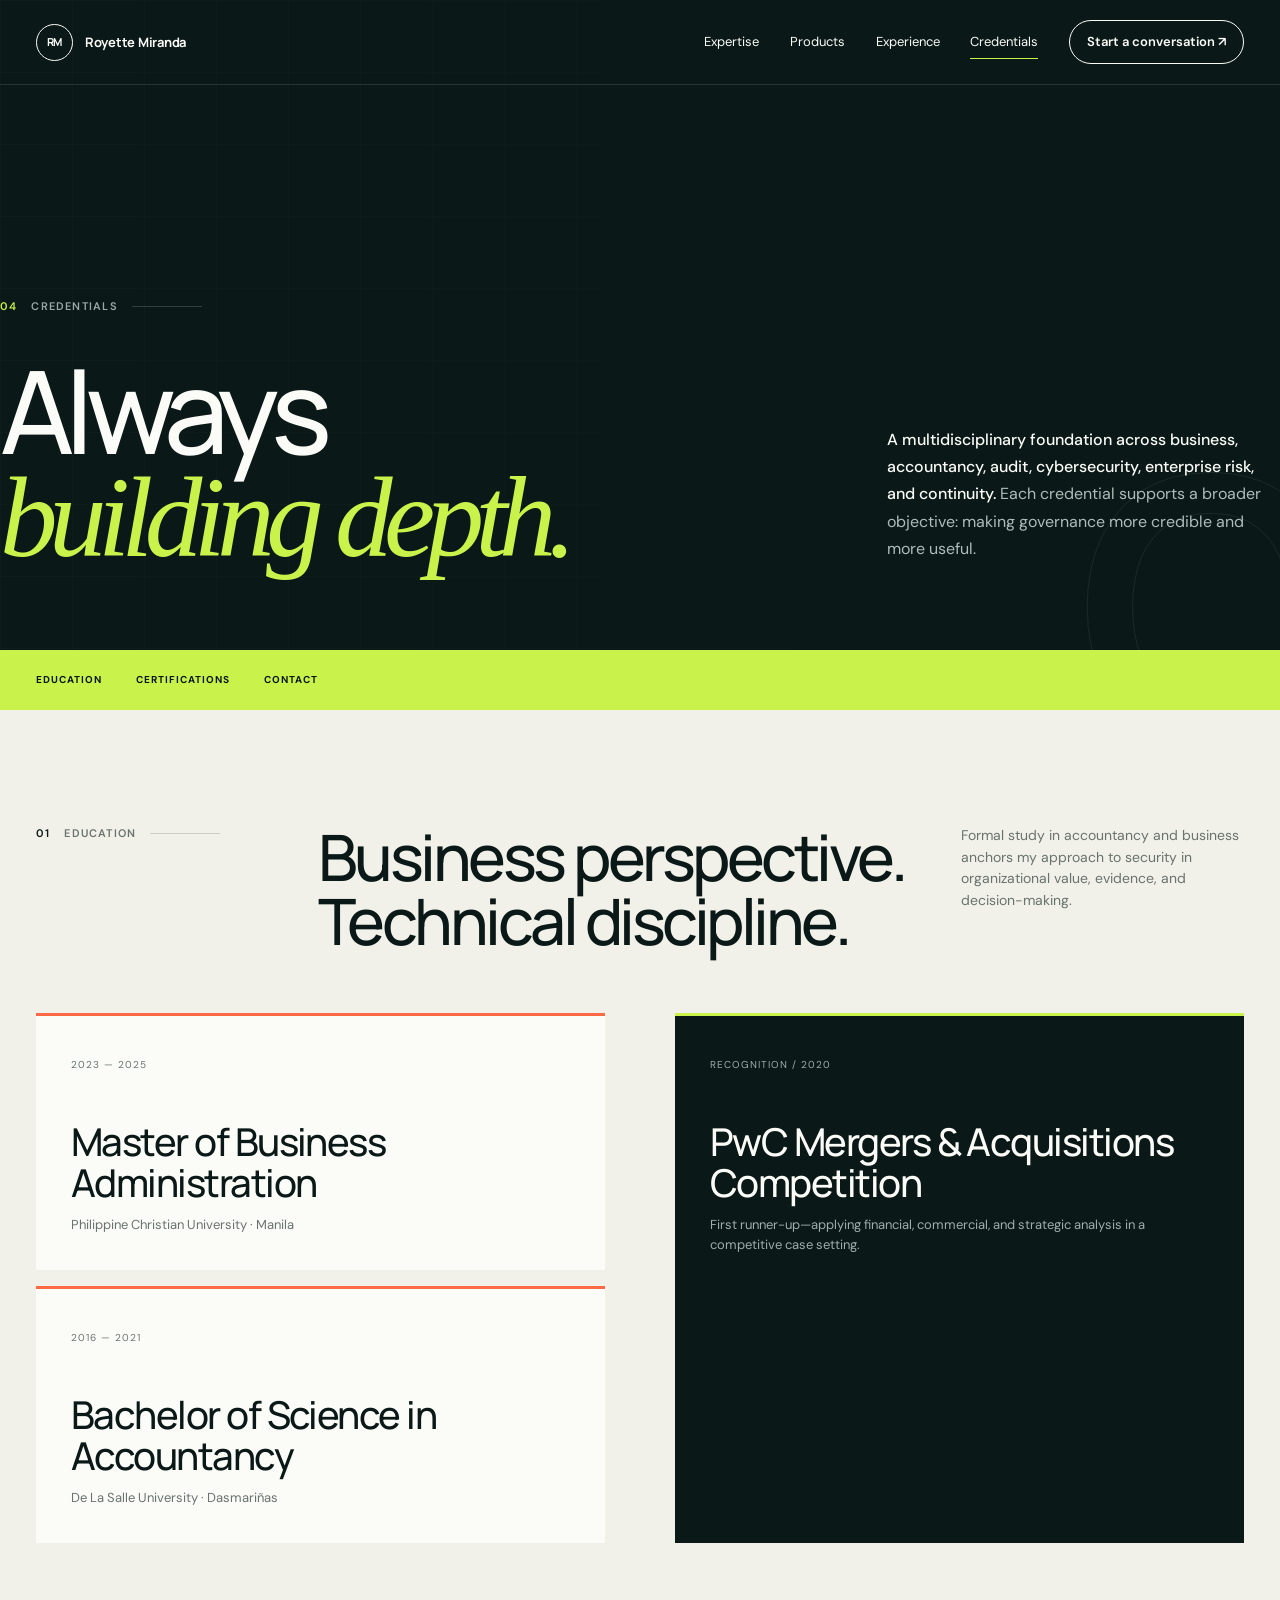
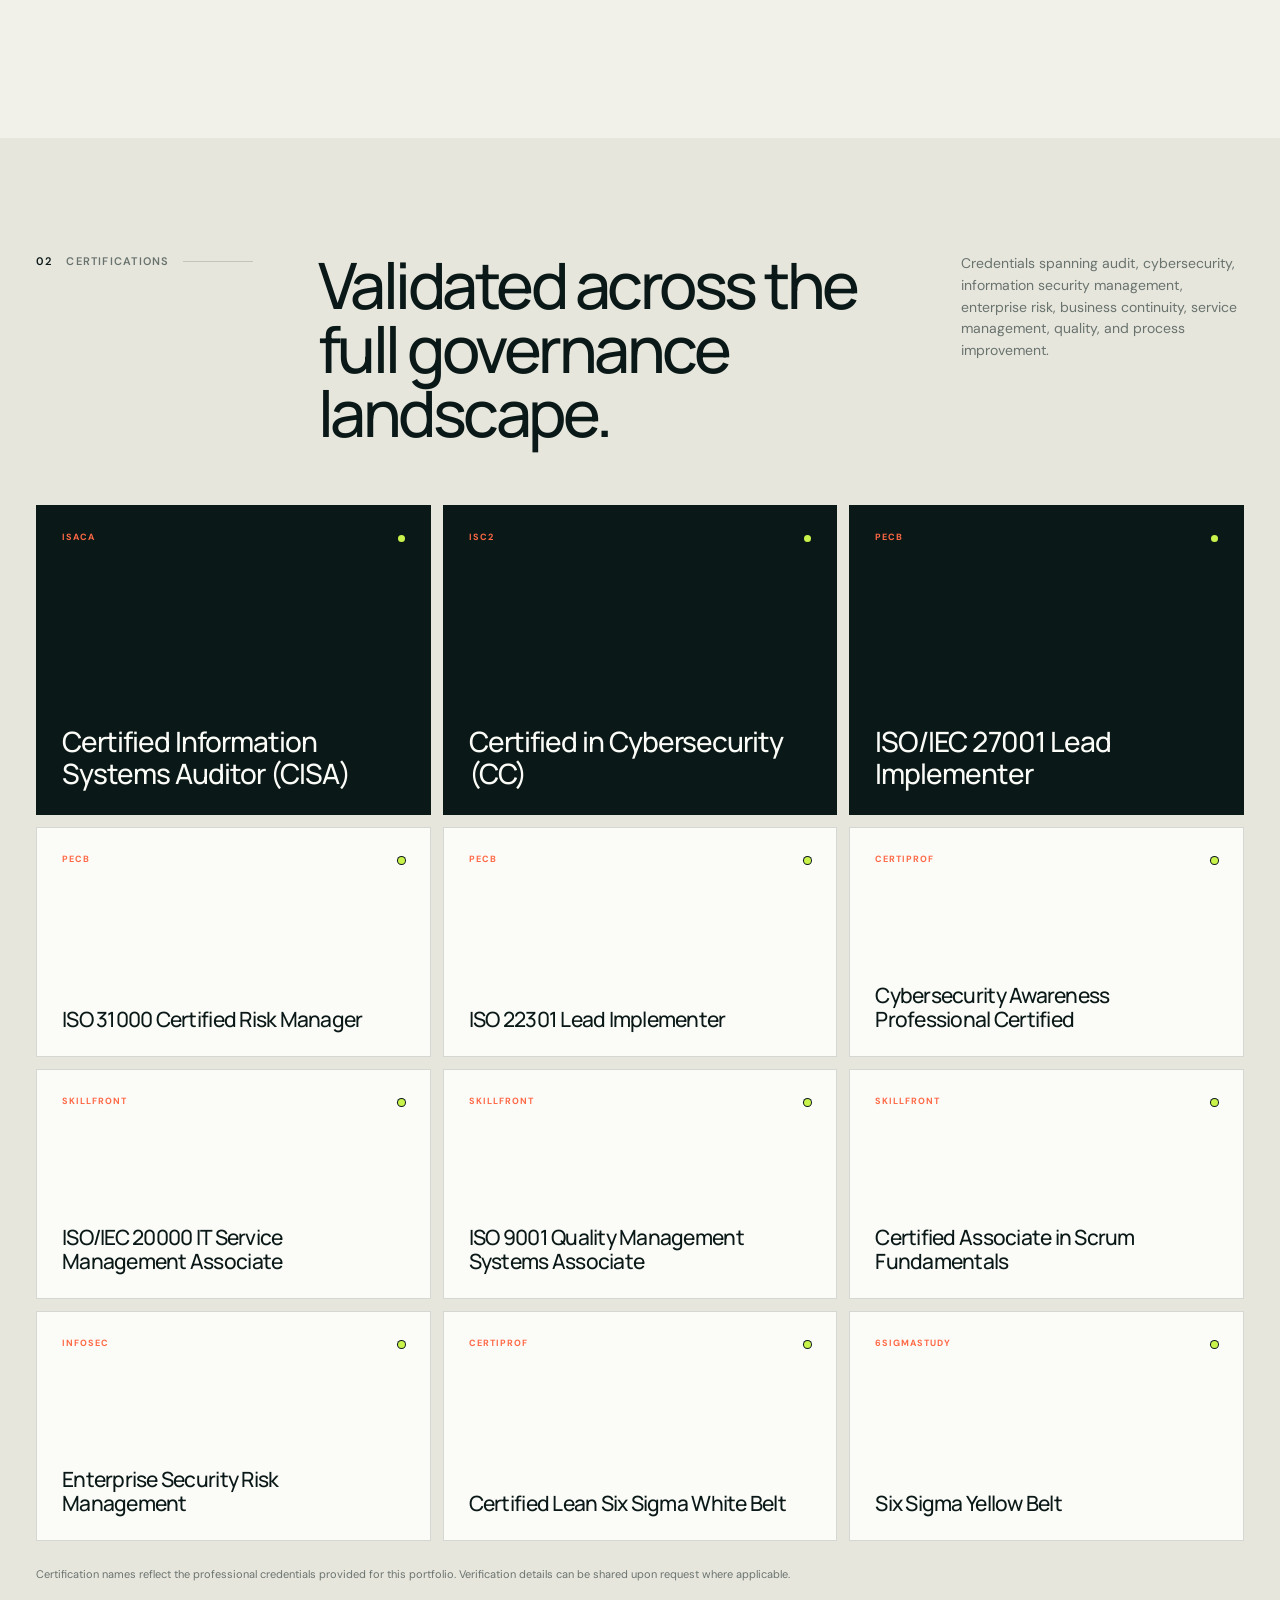
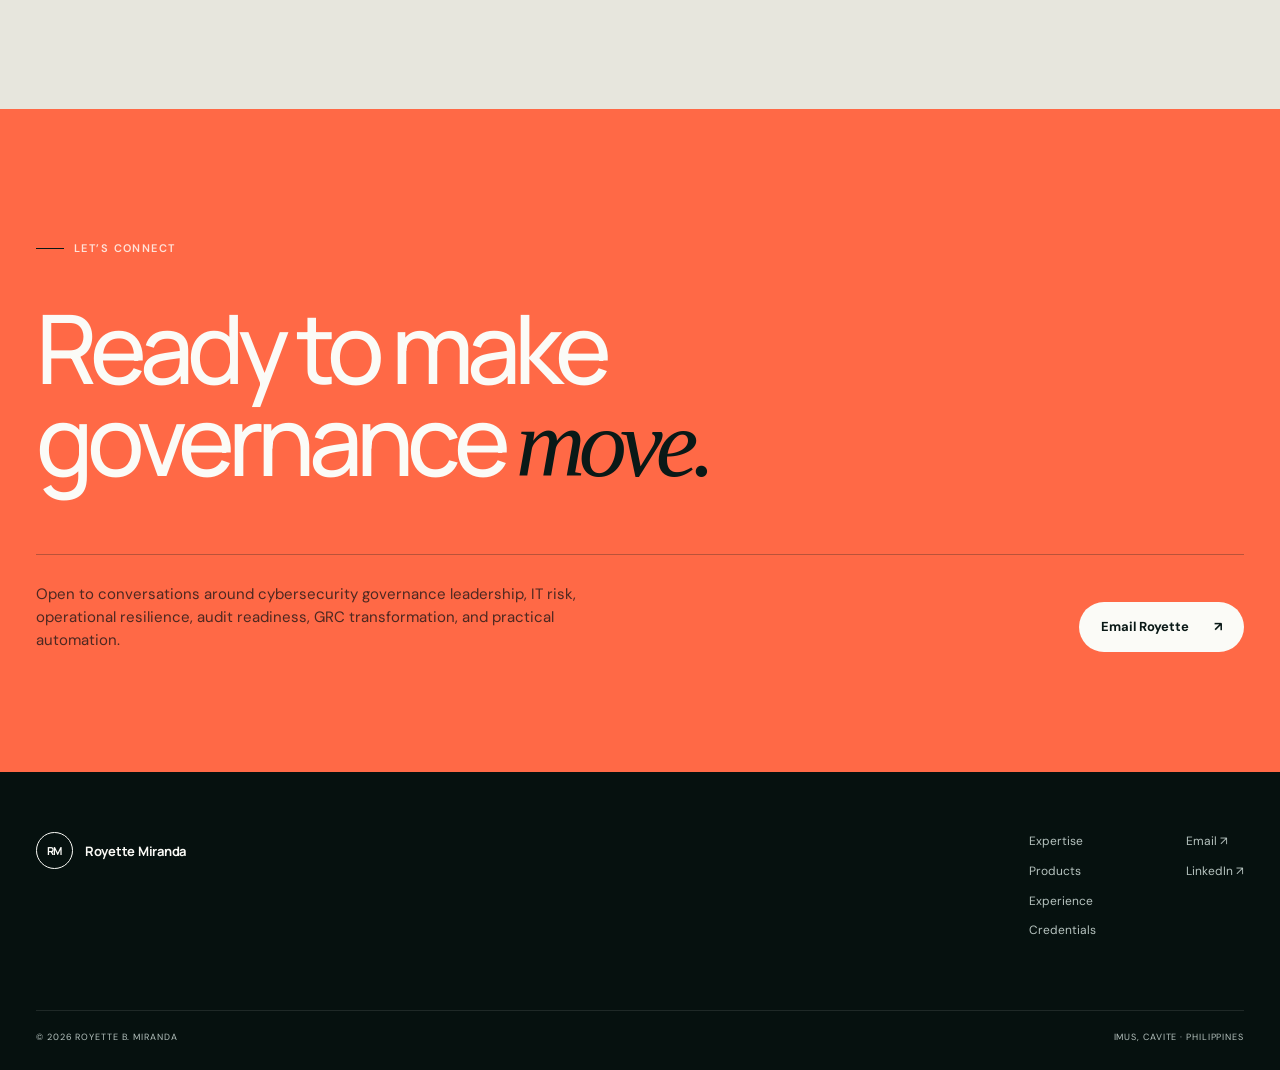
==== credentials/index.html @ 765451b8 "Add files via upload" ====
<!doctype html>
<html lang="en">
<head>
  <meta charset="utf-8">
  <meta name="viewport" content="width=device-width, initial-scale=1">
  <meta name="description" content="Education, certifications, and professional credentials of cybersecurity governance leader Royette B. Miranda.">
  <meta name="theme-color" content="#0a1917">
  <meta property="og:title" content="Credentials — Royette B. Miranda">
  <meta property="og:description" content="A multidisciplinary foundation in business, accountancy, assurance, cybersecurity, risk, and continuity.">
  <meta property="og:type" content="website">
  <meta property="og:image" content="../assets/og.png">
  <meta name="twitter:card" content="summary_large_image">
  <title>Credentials — Royette B. Miranda</title>
  <link rel="stylesheet" href="../assets/styles.css">
  <script src="../assets/site.js" defer></script>
</head>
<body>
  <a class="skip-link" href="#main">Skip to content</a>
  <header class="site-header" data-header><div class="shell nav-shell"><a class="wordmark" href="../index.html" aria-label="Royette Miranda, home"><span class="wordmark-mark">RM</span><span class="wordmark-name">Royette Miranda</span></a><button class="menu-toggle" type="button" aria-expanded="false" aria-controls="site-nav" data-menu-toggle><span></span><span></span><span></span><span class="sr-only">Toggle navigation</span></button><nav class="site-nav" id="site-nav" aria-label="Primary navigation" data-nav><a href="../expertise/index.html">Expertise</a><a href="../products/index.html">Products</a><a href="../experience/index.html">Experience</a><a aria-current="page" href="index.html">Credentials</a><a class="nav-contact" href="mailto:royettemiranda@gmail.com">Start a conversation <span aria-hidden="true">↗</span></a></nav></div></header>

  <main id="main">
    <section class="page-hero" data-page="C"><div class="shell page-hero-inner"><div class="section-index light reveal"><span>04</span> Credentials</div><div class="page-hero-layout"><h1 class="reveal">Always<br><em>building depth.</em></h1><p class="page-hero-summary reveal reveal-delay"><strong>A multidisciplinary foundation across business, accountancy, audit, cybersecurity, enterprise risk, and continuity.</strong> Each credential supports a broader objective: making governance more credible and more useful.</p></div></div></section>
    <nav class="page-nav" aria-label="On this page"><div class="shell page-nav-inner"><a href="#education">Education</a><a href="#certifications">Certifications</a><a href="#contact">Contact</a></div></nav>

    <section class="content-section" id="education">
      <div class="shell">
        <div class="content-heading reveal"><div class="section-index"><span>01</span> Education</div><h2>Business perspective. Technical discipline.</h2><p>Formal study in accountancy and business anchors my approach to security in organizational value, evidence, and decision-making.</p></div>
        <div class="credential-lead">
          <div>
            <article class="education-card reveal"><span class="year">2023 — 2025</span><h3>Master of Business Administration</h3><p>Philippine Christian University · Manila</p></article>
            <article class="education-card reveal"><span class="year">2016 — 2021</span><h3>Bachelor of Science in Accountancy</h3><p>De La Salle University · Dasmariñas</p></article>
          </div>
          <article class="education-card award reveal"><span class="year">Recognition / 2020</span><h3>PwC Mergers & Acquisitions Competition</h3><p>First runner-up—applying financial, commercial, and strategic analysis in a competitive case setting.</p></article>
        </div>
      </div>
    </section>

    <section class="content-section alt" id="certifications">
      <div class="shell">
        <div class="content-heading reveal"><div class="section-index"><span>02</span> Certifications</div><h2>Validated across the full governance landscape.</h2><p>Credentials spanning audit, cybersecurity, information security management, enterprise risk, business continuity, service management, quality, and process improvement.</p></div>
        <div class="cert-grid">
          <article class="cert-card primary reveal"><div class="cert-issuer">ISACA</div><h3>Certified Information Systems Auditor (CISA)</h3></article>
          <article class="cert-card primary reveal"><div class="cert-issuer">ISC2</div><h3>Certified in Cybersecurity (CC)</h3></article>
          <article class="cert-card primary reveal"><div class="cert-issuer">PECB</div><h3>ISO/IEC 27001 Lead Implementer</h3></article>
          <article class="cert-card reveal"><div class="cert-issuer">PECB</div><h3>ISO 31000 Certified Risk Manager</h3></article>
          <article class="cert-card reveal"><div class="cert-issuer">PECB</div><h3>ISO 22301 Lead Implementer</h3></article>
          <article class="cert-card reveal"><div class="cert-issuer">CertiProf</div><h3>Cybersecurity Awareness Professional Certified</h3></article>
          <article class="cert-card reveal"><div class="cert-issuer">SkillFront</div><h3>ISO/IEC 20000 IT Service Management Associate</h3></article>
          <article class="cert-card reveal"><div class="cert-issuer">SkillFront</div><h3>ISO 9001 Quality Management Systems Associate</h3></article>
          <article class="cert-card reveal"><div class="cert-issuer">SkillFront</div><h3>Certified Associate in Scrum Fundamentals</h3></article>
          <article class="cert-card reveal"><div class="cert-issuer">InfoSec</div><h3>Enterprise Security Risk Management</h3></article>
          <article class="cert-card reveal"><div class="cert-issuer">CertiProf</div><h3>Certified Lean Six Sigma White Belt</h3></article>
          <article class="cert-card reveal"><div class="cert-issuer">6sigmastudy</div><h3>Six Sigma Yellow Belt</h3></article>
        </div>
        <p class="credential-note">Certification names reflect the professional credentials provided for this portfolio. Verification details can be shared upon request where applicable.</p>
      </div>
    </section>

    <section class="cta-section" id="contact"><div class="shell cta-inner reveal"><p class="kicker"><span>Let’s connect</span></p><h2>Ready to make governance <em>move.</em></h2><div class="cta-bottom"><p>Open to conversations around cybersecurity governance leadership, IT risk, operational resilience, audit readiness, GRC transformation, and practical automation.</p><a class="button button-light" href="mailto:royettemiranda@gmail.com">Email Royette <span aria-hidden="true">↗</span></a></div></div></section>
  </main>

  <footer class="site-footer"><div class="shell footer-main"><a class="wordmark footer-wordmark" href="../index.html"><span class="wordmark-mark">RM</span><span class="wordmark-name">Royette Miranda</span></a><div class="footer-links"><a href="../expertise/index.html">Expertise</a><a href="../products/index.html">Products</a><a href="../experience/index.html">Experience</a><a href="index.html">Credentials</a></div><div class="footer-social"><a href="mailto:royettemiranda@gmail.com">Email ↗</a><a href="https://www.linkedin.com/in/royette88" target="_blank" rel="noopener noreferrer">LinkedIn ↗</a></div></div><div class="shell footer-base"><span>© <span data-year></span> Royette B. Miranda</span><span>Imus, Cavite · Philippines</span></div></footer>
</body>
</html>
---- assets/styles.css ----
@import url('https://fonts.googleapis.com/css2?family=DM+Sans:wght@400;500;600;700&family=Manrope:wght@400;500;600;700&display=swap');

:root {
  --ink: #0a1917;
  --ink-2: #102722;
  --paper: #f1f0e9;
  --paper-2: #e7e6dd;
  --white: #fbfbf7;
  --acid: #c9f34b;
  --orange: #ff6946;
  --sage: #8ea398;
  --muted: #69736e;
  --line: rgba(10, 25, 23, .16);
  --display: "Manrope", "Arial Narrow", sans-serif;
  --body: "DM Sans", Arial, sans-serif;
  --shell: min(1280px, calc(100vw - 72px));
}

* { box-sizing: border-box; }
html { scroll-behavior: smooth; }
body { margin: 0; color: var(--ink); background: var(--paper); font-family: var(--body); line-height: 1.55; -webkit-font-smoothing: antialiased; }
a { color: inherit; }
button { font: inherit; }
.site-nav a:focus-visible, .button:focus-visible, .text-link:focus-visible, .work-card:focus-visible, .proof-row:focus-visible, .next-page:focus-visible, .menu-toggle:focus-visible { outline: 2px solid var(--acid); outline-offset: 5px; }
.shell { width: var(--shell); margin-inline: auto; }
.sr-only { position: absolute; width: 1px; height: 1px; padding: 0; overflow: hidden; clip: rect(0,0,0,0); white-space: nowrap; border: 0; }
.skip-link { position: fixed; z-index: 200; left: 16px; top: 12px; transform: translateY(-150%); background: var(--acid); color: var(--ink); padding: 10px 16px; font-weight: 700; text-decoration: none; }
.skip-link:focus { transform: none; }

.site-header { position: fixed; inset: 0 0 auto; z-index: 100; color: var(--white); border-bottom: 1px solid rgba(255,255,255,.12); transition: background .25s ease, color .25s ease, border-color .25s ease; }
.site-header.scrolled { color: var(--ink); background: rgba(241,240,233,.92); border-color: var(--line); backdrop-filter: blur(16px); }
.nav-shell { min-height: 84px; display: flex; align-items: center; justify-content: space-between; gap: 36px; }
.wordmark { display: inline-flex; align-items: center; gap: 12px; font-family: var(--display); font-size: 13px; font-weight: 700; letter-spacing: -.02em; text-decoration: none; }
.wordmark-mark { width: 37px; aspect-ratio: 1; display: grid; place-items: center; border: 1px solid currentColor; border-radius: 50%; font-size: 11px; }
.site-nav { display: flex; align-items: center; gap: clamp(18px, 2.4vw, 34px); font-size: 13px; }
.site-nav a { text-decoration: none; position: relative; }
.site-nav > a:not(.nav-contact)::after { content: ""; position: absolute; left: 0; right: 100%; bottom: -7px; height: 1px; background: currentColor; transition: right .22s ease; }
.site-nav > a:hover::after, .site-nav > a:focus-visible::after { right: 0; }
.site-nav > a[aria-current="page"]::after { right: 0; background: var(--acid); }
.nav-contact { border: 1px solid currentColor; border-radius: 999px; padding: 11px 17px; font-weight: 600; }
.menu-toggle { display: none; padding: 8px; border: 0; background: transparent; color: inherit; }
.menu-toggle > span:not(.sr-only) { width: 23px; height: 1px; display: block; margin: 5px 0; background: currentColor; }

.hero { min-height: 900px; position: relative; overflow: hidden; color: var(--white); background: var(--ink); padding: 172px 0 0; }
.hero::before { content: ""; position: absolute; width: 590px; height: 590px; right: -150px; top: 72px; border: 1px solid rgba(201,243,75,.22); border-radius: 50%; box-shadow: 0 0 0 95px rgba(201,243,75,.025), 0 0 0 190px rgba(201,243,75,.018); }
.hero-grid { position: absolute; inset: 0; opacity: .5; background-image: linear-gradient(rgba(255,255,255,.045) 1px, transparent 1px), linear-gradient(90deg, rgba(255,255,255,.045) 1px, transparent 1px); background-size: 72px 72px; mask-image: linear-gradient(to bottom, black, transparent 82%); }
.hero-layout { position: relative; display: grid; grid-template-columns: 1.35fr .65fr; align-items: center; gap: clamp(50px, 8vw, 130px); }
.kicker { display: flex; align-items: center; gap: 22px; color: #b9c6c1; font-size: 11px; font-weight: 600; letter-spacing: .13em; text-transform: uppercase; }
.kicker span:first-child { display: flex; align-items: center; gap: 10px; }
.kicker span:first-child::before { content: ""; width: 28px; height: 1px; background: var(--acid); }
.hero h1 { max-width: 820px; margin: 28px 0 34px; font-family: var(--display); font-size: clamp(64px, 8.25vw, 126px); font-weight: 500; letter-spacing: -.075em; line-height: .89; }
.hero h1 em, .cta-section h2 em { color: var(--acid); font-family: Georgia, serif; font-weight: 400; }
.hero-intro { max-width: 690px; color: #bdcac5; font-size: clamp(17px, 1.35vw, 21px); line-height: 1.65; }
.hero-actions { display: flex; align-items: center; gap: 28px; margin-top: 42px; }
.button { display: inline-flex; align-items: center; justify-content: center; gap: 25px; min-height: 50px; padding: 0 21px; border: 1px solid transparent; border-radius: 999px; font-size: 13px; font-weight: 700; text-decoration: none; transition: transform .2s ease, background .2s ease, color .2s ease; }
.button:hover { transform: translateY(-2px); }
.button-primary { color: var(--ink); background: var(--acid); }
.button-primary:hover { background: #dcff72; }
.text-link { display: inline-flex; align-items: center; gap: 16px; color: var(--white); font-size: 13px; font-weight: 600; text-decoration-thickness: 1px; text-underline-offset: 6px; }
.text-link span { transition: transform .2s ease; }
.text-link:hover span { transform: translateX(5px); }
.text-link.dark { color: var(--ink); }

.profile-panel { min-height: 500px; position: relative; display: flex; flex-direction: column; justify-content: space-between; padding: 22px; border: 1px solid rgba(255,255,255,.16); background: rgba(255,255,255,.055); backdrop-filter: blur(10px); }
.profile-panel::after { content: ""; position: absolute; inset: 9px; border: 1px solid rgba(255,255,255,.08); pointer-events: none; }
.profile-topline { position: relative; z-index: 1; display: flex; justify-content: space-between; gap: 15px; color: #9eada8; font-size: 9px; letter-spacing: .1em; text-transform: uppercase; }
.status { display: flex; align-items: center; gap: 7px; }
.status i { width: 6px; height: 6px; border-radius: 50%; background: var(--acid); box-shadow: 0 0 0 5px rgba(201,243,75,.1); }
.monogram { position: relative; align-self: center; display: flex; align-items: baseline; gap: 3px; font-family: var(--display); font-size: clamp(90px, 10vw, 150px); font-weight: 600; letter-spacing: -.11em; line-height: 1; }
.monogram span:last-of-type { color: var(--acid); }
.monogram-orbit { position: absolute; width: 245px; height: 95px; left: 50%; top: 50%; border: 1px solid rgba(201,243,75,.5); border-radius: 50%; transform: translate(-50%,-50%) rotate(-25deg); }
.monogram-orbit::after { content: ""; position: absolute; width: 9px; height: 9px; left: 20px; top: 17px; border-radius: 50%; background: var(--orange); }
.profile-meta { position: relative; z-index: 1; display: flex; justify-content: space-between; align-items: end; gap: 18px; border-top: 1px solid rgba(255,255,255,.15); padding-top: 18px; }
.profile-meta p { max-width: 170px; margin: 0; font-size: 12px; line-height: 1.45; }
.profile-meta ul { display: flex; gap: 6px; margin: 0; padding: 0; list-style: none; }
.profile-meta li { padding: 5px 7px; border: 1px solid rgba(255,255,255,.16); font-size: 8px; letter-spacing: .08em; }
.capability-rail { position: relative; display: grid; grid-template-columns: .25fr 1.75fr; align-items: center; margin-top: 86px; padding: 25px 0; border-top: 1px solid rgba(255,255,255,.14); color: #aab8b3; font-size: 10px; letter-spacing: .11em; text-transform: uppercase; }
.capability-rail p { margin: 0; }
.capability-rail div { display: grid; grid-template-columns: repeat(4, 1fr); gap: 20px; color: var(--white); }
.capability-rail span { padding-left: 18px; border-left: 1px solid rgba(201,243,75,.5); }

.intro-section { padding: 130px 0; background: var(--paper); }
.intro-grid { display: grid; grid-template-columns: .45fr 1.25fr .5fr; gap: clamp(34px, 6vw, 90px); align-items: start; }
.section-index { display: flex; align-items: center; gap: 14px; color: var(--muted); font-size: 11px; font-weight: 600; letter-spacing: .11em; text-transform: uppercase; }
.section-index span { color: var(--ink); }
.section-index::after { content: ""; flex: 1; max-width: 70px; height: 1px; background: var(--line); }
.section-index.light { color: #99aaa4; }
.section-index.light span { color: var(--acid); }
.section-index.light::after { background: rgba(255,255,255,.16); }
.intro-statement > p { margin: 0 0 22px; color: var(--orange); font-size: 12px; font-weight: 700; text-transform: uppercase; letter-spacing: .08em; }
.intro-statement h2 { margin: 0; font-family: var(--display); font-size: clamp(34px, 4vw, 59px); font-weight: 500; letter-spacing: -.055em; line-height: 1.06; }
.intro-statement h2 span { color: var(--muted); }
.intro-aside { padding-top: 52px; }
.intro-aside p { margin-bottom: 30px; color: var(--muted); font-size: 14px; }

.work-section { padding: 120px 0; color: var(--white); background: var(--ink); }
.section-heading { display: grid; grid-template-columns: .55fr 1fr .65fr; gap: 40px; align-items: end; margin-bottom: 56px; }
.section-heading h2 { margin: 0; font-family: var(--display); font-size: clamp(40px, 5vw, 70px); font-weight: 500; letter-spacing: -.06em; }
.section-heading > p { margin: 0; color: #9dafaa; font-size: 14px; }
.featured-work { display: grid; grid-template-columns: 1.15fr .85fr; gap: 18px; }
.work-card { min-height: 540px; display: flex; flex-direction: column; justify-content: space-between; padding: 28px; overflow: hidden; position: relative; color: var(--ink); text-decoration: none; transition: transform .25s ease; }
.work-card:hover { transform: translateY(-5px); }
.work-card::before { content: ""; position: absolute; width: 340px; height: 340px; right: -75px; top: 65px; border: 1px solid currentColor; border-radius: 50%; opacity: .14; box-shadow: 0 0 0 65px rgba(10,25,23,.05), 0 0 0 130px rgba(10,25,23,.035); }
.work-card-prism { background: var(--acid); }
.work-card-dax { background: #d2d8d3; }
.work-card-head { display: flex; justify-content: space-between; gap: 20px; font-size: 10px; letter-spacing: .1em; text-transform: uppercase; }
.product-word { position: relative; z-index: 1; align-self: center; font-family: var(--display); font-size: clamp(58px, 7vw, 100px); font-weight: 700; letter-spacing: -.08em; }
.product-word span { color: var(--orange); }
.work-card-copy { display: grid; grid-template-columns: 1fr auto; align-items: end; gap: 25px; border-top: 1px solid rgba(10,25,23,.2); padding-top: 20px; }
.work-card-copy h3 { max-width: 480px; margin: 0; font-family: var(--display); font-size: clamp(22px, 2.2vw, 31px); font-weight: 500; line-height: 1.15; letter-spacing: -.035em; }
.circle-arrow { width: 48px; aspect-ratio: 1; display: grid; place-items: center; border: 1px solid currentColor; border-radius: 50%; transition: transform .25s ease; }
.work-card:hover .circle-arrow { transform: rotate(45deg); }
.work-footer { display: flex; align-items: center; justify-content: space-between; gap: 30px; margin-top: 28px; color: #9dafaa; font-size: 13px; }
.work-footer p { margin: 0; }
.work-footer strong { color: var(--white); }
.button-ghost { border-color: rgba(255,255,255,.25); color: var(--white); }
.button-ghost:hover { color: var(--ink); background: var(--white); }

.proof-section { padding: 125px 0; }
.proof-grid { display: grid; grid-template-columns: .4fr 1.6fr; gap: clamp(30px, 7vw, 110px); }
.proof-list { border-top: 1px solid var(--line); }
.proof-row { display: grid; grid-template-columns: 45px 1fr 1fr auto; gap: 30px; align-items: center; padding: 28px 0; border-bottom: 1px solid var(--line); text-decoration: none; }
.proof-row h3 { margin: 0; font-family: var(--display); font-size: clamp(24px, 2.6vw, 38px); font-weight: 500; letter-spacing: -.04em; }
.proof-row p, .proof-number { margin: 0; color: var(--muted); font-size: 12px; }
.proof-row > span:last-child { width: 38px; aspect-ratio: 1; display: grid; place-items: center; border: 1px solid var(--line); border-radius: 50%; transition: color .2s ease, background .2s ease, transform .2s ease; }
.proof-row:hover > span:last-child { color: var(--ink); background: var(--acid); transform: rotate(45deg); }

.cta-section { padding: 120px 0; color: var(--white); background: var(--orange); }
.cta-section .kicker { color: #ffe2d9; }
.cta-section .kicker span:first-child::before { background: var(--ink); }
.cta-section h2 { max-width: 980px; margin: 45px 0 65px; font-family: var(--display); font-size: clamp(48px, 7.5vw, 105px); font-weight: 500; line-height: .95; letter-spacing: -.07em; }
.cta-section h2 em { color: var(--ink); }
.cta-bottom { display: flex; justify-content: space-between; align-items: end; gap: 40px; padding-top: 28px; border-top: 1px solid rgba(10,25,23,.28); }
.cta-bottom p { max-width: 570px; margin: 0; color: #4d2821; font-size: 15px; }
.button-light { color: var(--ink); background: var(--white); }

.site-footer { padding: 60px 0 25px; color: #b6c3bf; background: #06110f; }
.footer-main { display: grid; grid-template-columns: 1fr auto auto; gap: clamp(40px, 7vw, 100px); align-items: start; padding-bottom: 70px; }
.footer-wordmark { color: var(--white); }
.footer-links, .footer-social { display: grid; gap: 11px; font-size: 12px; }
.footer-links a, .footer-social a { text-decoration: none; }
.footer-links a:hover, .footer-social a:hover { color: var(--acid); }
.footer-base { display: flex; justify-content: space-between; gap: 25px; padding-top: 20px; border-top: 1px solid rgba(255,255,255,.1); font-size: 9px; letter-spacing: .1em; text-transform: uppercase; }

.reveal { opacity: 0; transform: translateY(24px); transition: opacity .7s ease, transform .7s ease; }
.reveal.visible { opacity: 1; transform: none; }
.reveal-delay { transition-delay: .12s; }
@media (prefers-reduced-motion: reduce) { html { scroll-behavior: auto; } .reveal { opacity: 1; transform: none; transition: none; } }

@media (max-width: 980px) {
  :root { --shell: min(100% - 40px, 900px); }
  .hero { min-height: auto; padding-top: 140px; }
  .hero-layout { grid-template-columns: 1fr; }
  .hero-copy { max-width: 760px; }
  .profile-panel { min-height: 390px; max-width: 620px; width: 100%; }
  .capability-rail { grid-template-columns: 1fr; gap: 18px; }
  .intro-grid { grid-template-columns: 1fr 2fr; }
  .intro-aside { grid-column: 2; padding-top: 0; }
  .section-heading { grid-template-columns: 1fr 1fr; }
  .section-heading .section-index { grid-column: 1 / -1; }
  .work-card { min-height: 450px; }
  .proof-grid { grid-template-columns: 1fr; }
}

@media (max-width: 760px) {
  :root { --shell: calc(100% - 28px); }
  .nav-shell { min-height: 72px; }
  .menu-toggle { display: block; z-index: 2; }
  .site-nav { position: fixed; inset: 0; display: flex; flex-direction: column; align-items: flex-start; justify-content: center; gap: 24px; padding: 80px 32px; color: var(--white); background: var(--ink); font-family: var(--display); font-size: 30px; transform: translateX(100%); transition: transform .3s ease; }
  .site-nav.open { transform: none; }
  .nav-contact { margin-top: 15px; font-family: var(--body); font-size: 14px; }
  .menu-toggle.open span:first-child { transform: translateY(6px) rotate(45deg); }
  .menu-toggle.open span:nth-child(2) { opacity: 0; }
  .menu-toggle.open span:nth-child(3) { transform: translateY(-6px) rotate(-45deg); }
  .site-header.menu-open { color: var(--white); }
  .hero { padding-top: 125px; }
  .hero h1 { font-size: clamp(58px, 18vw, 90px); }
  .hero-actions { align-items: flex-start; flex-direction: column; }
  .profile-panel { min-height: 360px; }
  .monogram { font-size: 100px; }
  .capability-rail { margin-top: 60px; }
  .capability-rail div { grid-template-columns: 1fr 1fr; gap: 16px; }
  .intro-section, .work-section, .proof-section, .cta-section { padding: 85px 0; }
  .intro-grid { grid-template-columns: 1fr; }
  .intro-aside { grid-column: auto; }
  .section-heading { grid-template-columns: 1fr; }
  .featured-work { grid-template-columns: 1fr; }
  .work-card { min-height: 420px; }
  .work-footer, .cta-bottom { align-items: flex-start; flex-direction: column; }
  .proof-row { grid-template-columns: 30px 1fr auto; gap: 15px; }
  .proof-row p { grid-column: 2 / -1; }
  .cta-section h2 { margin-block: 35px 50px; }
  .footer-main { grid-template-columns: 1fr 1fr; }
  .footer-wordmark { grid-column: 1 / -1; }
}

@media (max-width: 480px) {
  .profile-topline, .profile-meta { align-items: flex-start; flex-direction: column; }
  .profile-panel { min-height: 400px; }
  .capability-rail div { grid-template-columns: 1fr; }
  .work-card { min-height: 390px; }
  .work-card-copy { grid-template-columns: 1fr; }
  .footer-main { grid-template-columns: 1fr; }
  .footer-wordmark { grid-column: auto; }
  .footer-base { flex-direction: column; }
}

/* Interior pages */
.page-hero { position: relative; overflow: hidden; min-height: 650px; display: flex; align-items: flex-end; padding: 180px 0 82px; color: var(--white); background: var(--ink); }
.page-hero::before { content: ""; position: absolute; inset: 0; opacity: .45; background-image: linear-gradient(rgba(255,255,255,.045) 1px, transparent 1px), linear-gradient(90deg, rgba(255,255,255,.045) 1px, transparent 1px); background-size: 72px 72px; mask-image: linear-gradient(to right, black, transparent 80%); }
.page-hero::after { content: attr(data-page); position: absolute; right: -2vw; bottom: -10vw; color: transparent; -webkit-text-stroke: 1px rgba(255,255,255,.07); font-family: var(--display); font-size: clamp(180px, 28vw, 430px); font-weight: 700; letter-spacing: -.1em; line-height: 1; }
.page-hero-inner { position: relative; z-index: 1; width: 100%; }
.page-hero .section-index { margin-bottom: 45px; }
.page-hero-layout { display: grid; grid-template-columns: 1.35fr .65fr; gap: 70px; align-items: end; }
.page-hero h1 { max-width: 900px; margin: 0; font-family: var(--display); font-size: clamp(66px, 9vw, 128px); font-weight: 500; letter-spacing: -.075em; line-height: .88; }
.page-hero h1 em { color: var(--acid); font-family: Georgia, serif; font-weight: 400; }
.page-hero-summary { max-width: 440px; margin: 0 0 6px; color: #aebdb8; font-size: 16px; line-height: 1.7; }
.page-hero-summary strong { color: var(--white); font-weight: 500; }
.page-nav { position: relative; z-index: 2; color: var(--ink); background: var(--acid); }
.page-nav-inner { min-height: 60px; display: flex; align-items: center; gap: 34px; overflow-x: auto; scrollbar-width: none; }
.page-nav-inner::-webkit-scrollbar { display: none; }
.page-nav a { flex: none; font-size: 10px; font-weight: 700; letter-spacing: .1em; text-decoration: none; text-transform: uppercase; }
.page-nav a:hover { text-decoration: underline; text-underline-offset: 5px; }

.content-section { padding: 115px 0; }
.content-section.alt { background: var(--paper-2); }
.content-section.dark { color: var(--white); background: var(--ink); }
.content-section.orange { background: var(--orange); }
.content-heading { display: grid; grid-template-columns: .45fr 1.15fr .55fr; gap: 50px; align-items: start; margin-bottom: 60px; }
.content-heading h2 { margin: 0; font-family: var(--display); font-size: clamp(38px, 5vw, 70px); font-weight: 500; letter-spacing: -.055em; line-height: 1; }
.content-heading > p { margin: 0; color: var(--muted); font-size: 14px; }
.dark .content-heading > p { color: #9dafaa; }
.dark .content-heading h2 { color: var(--white); }
.content-kicker { margin: 0 0 15px; color: var(--orange); font-size: 10px; font-weight: 700; letter-spacing: .11em; text-transform: uppercase; }

.expertise-stack { border-top: 1px solid var(--line); }
.expertise-item { display: grid; grid-template-columns: 70px .65fr 1fr; gap: clamp(24px, 5vw, 80px); padding: 50px 0; border-bottom: 1px solid var(--line); scroll-margin-top: 85px; }
.expertise-item-number { color: var(--orange); font-size: 11px; }
.expertise-item h2 { margin: 0; font-family: var(--display); font-size: clamp(33px, 4vw, 54px); font-weight: 500; letter-spacing: -.05em; line-height: 1; }
.expertise-item-copy > p { max-width: 680px; margin: 0 0 28px; color: var(--muted); font-size: 15px; }
.capability-list { display: grid; grid-template-columns: 1fr 1fr; gap: 0 25px; margin: 0; padding: 0; list-style: none; border-top: 1px solid var(--line); }
.capability-list li { position: relative; padding: 13px 0 13px 15px; border-bottom: 1px solid var(--line); font-size: 12px; }
.capability-list li::before { content: ""; position: absolute; left: 0; top: 21px; width: 5px; height: 5px; border-radius: 50%; background: var(--acid); box-shadow: 0 0 0 1px var(--ink); }
.principles-grid { display: grid; grid-template-columns: repeat(3, 1fr); gap: 1px; background: rgba(255,255,255,.13); border: 1px solid rgba(255,255,255,.13); }
.principle { min-height: 310px; padding: 30px; background: var(--ink); }
.principle > span { color: var(--acid); font-size: 10px; }
.principle h3 { margin: 100px 0 18px; font-family: var(--display); font-size: 28px; font-weight: 500; letter-spacing: -.04em; }
.principle p { margin: 0; color: #9dafaa; font-size: 13px; }

.product-feature { display: grid; grid-template-columns: .85fr 1.15fr; min-height: 620px; margin-bottom: 22px; border: 1px solid var(--line); scroll-margin-top: 84px; }
.product-visual { position: relative; min-height: 480px; display: flex; flex-direction: column; justify-content: space-between; overflow: hidden; padding: 30px; color: var(--ink); background: var(--acid); }
.product-visual.gray { background: #d2d8d3; }
.product-visual.orange { background: var(--orange); }
.product-visual::before { content: ""; position: absolute; width: 380px; aspect-ratio: 1; right: -100px; top: 90px; border: 1px solid currentColor; border-radius: 50%; opacity: .17; box-shadow: 0 0 0 70px rgba(10,25,23,.08), 0 0 0 140px rgba(10,25,23,.04); }
.product-visual-label { display: flex; justify-content: space-between; font-size: 9px; letter-spacing: .1em; text-transform: uppercase; }
.product-visual-word { position: relative; z-index: 1; font-family: var(--display); font-size: clamp(55px, 7vw, 95px); font-weight: 700; letter-spacing: -.08em; }
.product-visual-word span { color: var(--white); }
.product-visual-foot { position: relative; z-index: 1; display: grid; grid-template-columns: repeat(3, 1fr); gap: 7px; }
.product-visual-foot span { padding: 9px; border: 1px solid rgba(10,25,23,.25); font-size: 8px; text-align: center; text-transform: uppercase; }
.product-detail { padding: clamp(35px, 6vw, 76px); background: var(--white); }
.product-detail h2 { max-width: 670px; margin: 18px 0 25px; font-family: var(--display); font-size: clamp(36px, 4.5vw, 61px); font-weight: 500; letter-spacing: -.06em; line-height: 1.02; }
.product-detail > p { max-width: 650px; color: var(--muted); font-size: 15px; }
.detail-label { color: var(--orange); font-size: 10px; font-weight: 700; letter-spacing: .12em; text-transform: uppercase; }
.feature-grid { display: grid; grid-template-columns: 1fr 1fr; gap: 0 28px; margin-top: 35px; border-top: 1px solid var(--line); }
.feature-grid div { padding: 17px 0; border-bottom: 1px solid var(--line); }
.feature-grid strong { display: block; margin-bottom: 4px; font-size: 12px; }
.feature-grid span { color: var(--muted); font-size: 11px; }
.role-note { margin-top: 35px; padding: 14px 0 0; border-top: 1px solid var(--line); color: var(--ink) !important; font-size: 10px !important; font-weight: 700; letter-spacing: .09em; text-transform: uppercase; }
.confidential-note { display: flex; gap: 14px; max-width: 760px; margin: 45px auto 0; color: var(--muted); font-size: 11px; text-align: center; }

.timeline-list { position: relative; }
.timeline-list::before { content: ""; position: absolute; left: 182px; inset-block: 0; width: 1px; background: var(--line); }
.timeline-entry { display: grid; grid-template-columns: 150px 1fr; gap: 65px; position: relative; padding: 0 0 70px; }
.timeline-entry::before { content: ""; position: absolute; left: 178px; top: 7px; width: 9px; height: 9px; border: 2px solid var(--paper); border-radius: 50%; background: var(--orange); box-shadow: 0 0 0 1px var(--ink); }
.timeline-date { color: var(--muted); font-size: 10px; font-weight: 700; letter-spacing: .08em; text-transform: uppercase; }
.timeline-content { display: grid; grid-template-columns: .65fr 1fr; gap: clamp(35px, 7vw, 110px); padding-bottom: 70px; border-bottom: 1px solid var(--line); }
.timeline-content h2 { margin: 0 0 10px; font-family: var(--display); font-size: clamp(30px, 3.6vw, 49px); font-weight: 500; letter-spacing: -.05em; line-height: 1; }
.timeline-company { margin: 0; color: var(--orange); font-size: 12px; font-weight: 700; }
.timeline-description > p { margin-top: 0; color: var(--muted); font-size: 15px; }
.timeline-description ul { margin: 25px 0 0; padding: 0; list-style: none; border-top: 1px solid var(--line); }
.timeline-description li { padding: 12px 0; border-bottom: 1px solid var(--line); color: var(--muted); font-size: 12px; }
.career-bridge { display: grid; grid-template-columns: .6fr 1.4fr; gap: 70px; align-items: center; }
.career-bridge h2 { margin: 0; font-family: var(--display); font-size: clamp(40px, 5vw, 70px); font-weight: 500; letter-spacing: -.06em; line-height: 1; }
.career-bridge p { color: #9dafaa; }

.credential-lead { display: grid; grid-template-columns: 1fr 1fr; gap: 70px; margin-bottom: 80px; }
.education-card { padding: 35px; border-top: 3px solid var(--orange); background: var(--white); }
.education-card + .education-card { margin-top: 16px; }
.education-card .year { color: var(--muted); font-size: 10px; letter-spacing: .1em; text-transform: uppercase; }
.education-card h3 { margin: 45px 0 12px; font-family: var(--display); font-size: clamp(26px, 3vw, 40px); font-weight: 500; letter-spacing: -.04em; line-height: 1.07; }
.education-card p { margin: 0; color: var(--muted); font-size: 13px; }
.education-card.award { color: var(--white); border-color: var(--acid); background: var(--ink); }
.education-card.award .year, .education-card.award p { color: #9dafaa; }
.cert-grid { display: grid; grid-template-columns: repeat(3, 1fr); gap: 12px; }
.cert-card { min-height: 230px; display: flex; flex-direction: column; justify-content: space-between; padding: 25px; border: 1px solid var(--line); background: var(--white); transition: transform .2s ease, border-color .2s ease; }
.cert-card:hover { transform: translateY(-4px); border-color: var(--orange); }
.cert-issuer { display: flex; align-items: center; justify-content: space-between; color: var(--orange); font-size: 9px; font-weight: 700; letter-spacing: .11em; text-transform: uppercase; }
.cert-issuer::after { content: ""; width: 7px; height: 7px; border-radius: 50%; background: var(--acid); box-shadow: 0 0 0 1px var(--ink); }
.cert-card h3 { margin: 0; font-family: var(--display); font-size: 21px; font-weight: 500; letter-spacing: -.035em; line-height: 1.15; }
.cert-card.primary { min-height: 310px; color: var(--white); background: var(--ink); }
.cert-card.primary h3 { font-size: 28px; }
.cert-card.primary .cert-issuer::after { box-shadow: none; }
.credential-note { margin-top: 25px; color: var(--muted); font-size: 11px; }

.next-page { display: block; position: relative; overflow: hidden; padding: 90px 0; color: var(--white); background: var(--orange); text-decoration: none; }
.next-page::after { content: "↗"; position: absolute; right: 4vw; top: 50%; color: rgba(10,25,23,.15); font-size: 200px; transform: translateY(-50%); }
.next-page-inner { position: relative; z-index: 1; display: flex; align-items: end; justify-content: space-between; gap: 40px; }
.next-page p { margin: 0 0 15px; color: #552a22; font-size: 10px; font-weight: 700; letter-spacing: .1em; text-transform: uppercase; }
.next-page h2 { margin: 0; font-family: var(--display); font-size: clamp(45px, 7vw, 92px); font-weight: 500; letter-spacing: -.07em; line-height: .9; }
.next-page .circle-arrow { flex: none; width: 65px; color: var(--ink); }
.next-page:hover .circle-arrow { color: var(--ink); background: var(--acid); transform: rotate(45deg); }

@media (max-width: 980px) {
  .page-hero-layout, .content-heading { grid-template-columns: 1fr 1fr; }
  .page-hero-summary { grid-column: 2; }
  .content-heading .section-index { grid-column: 1 / -1; }
  .expertise-item { grid-template-columns: 50px 1fr; }
  .expertise-item-copy { grid-column: 2; }
  .product-feature { grid-template-columns: 1fr; }
  .product-visual { min-height: 420px; }
  .timeline-content { grid-template-columns: 1fr; }
  .credential-lead { gap: 25px; }
  .cert-grid { grid-template-columns: repeat(2, 1fr); }
}

@media (max-width: 760px) {
  .page-hero { min-height: 600px; padding: 145px 0 65px; }
  .page-hero-layout, .content-heading { grid-template-columns: 1fr; }
  .page-hero-summary { grid-column: auto; }
  .page-hero h1 { font-size: clamp(64px, 21vw, 100px); }
  .page-hero .section-index { margin-bottom: 35px; }
  .content-section { padding: 80px 0; }
  .expertise-item { grid-template-columns: 30px 1fr; gap: 20px; }
  .expertise-item-copy { grid-column: 1 / -1; padding-left: 50px; }
  .capability-list, .feature-grid { grid-template-columns: 1fr; }
  .principles-grid { grid-template-columns: 1fr; }
  .principle { min-height: 240px; }
  .principle h3 { margin-top: 65px; }
  .product-detail { padding: 30px 22px; }
  .timeline-list::before { left: 9px; }
  .timeline-entry { grid-template-columns: 1fr; gap: 18px; padding-left: 34px; }
  .timeline-entry::before { left: 4px; }
  .timeline-content { padding-bottom: 50px; }
  .career-bridge, .credential-lead { grid-template-columns: 1fr; }
  .cert-grid { grid-template-columns: 1fr; }
  .cert-card, .cert-card.primary { min-height: 220px; }
  .next-page { padding: 70px 0; }
  .next-page-inner { align-items: flex-start; flex-direction: column; }
}
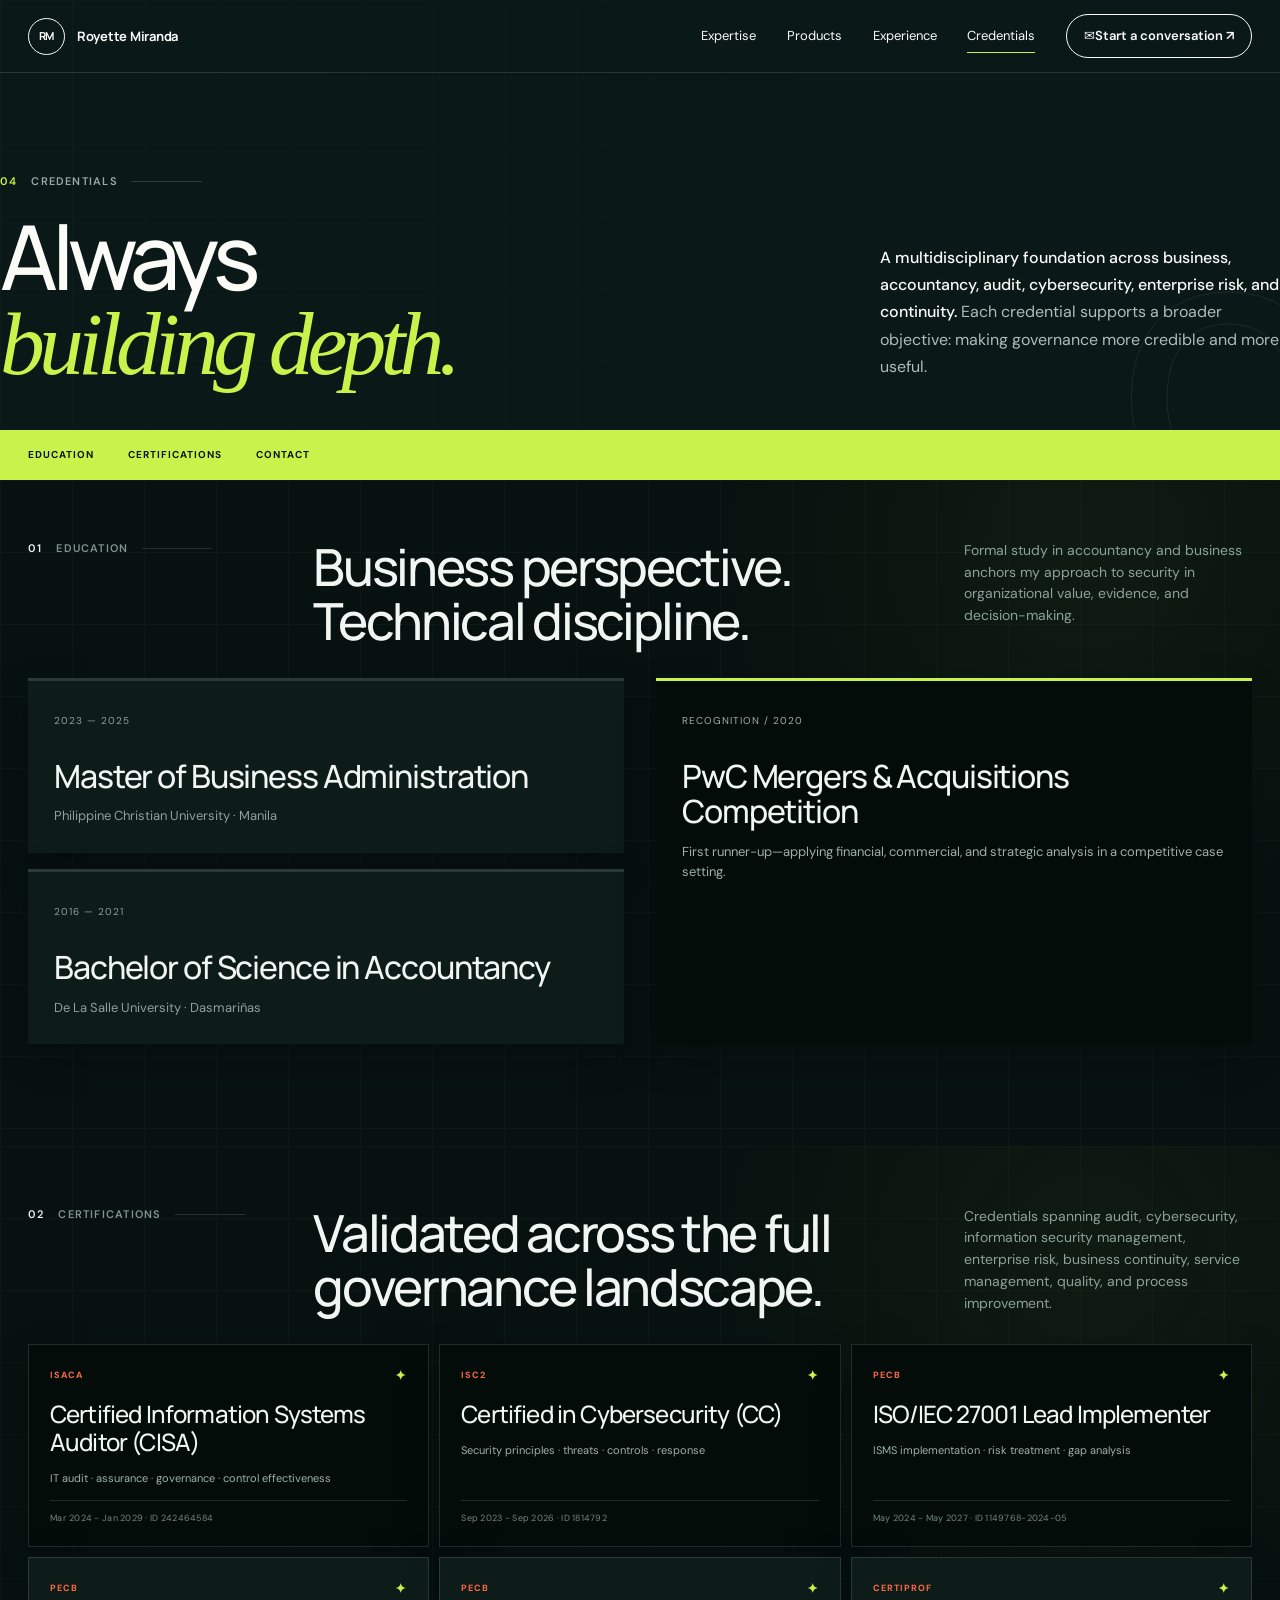
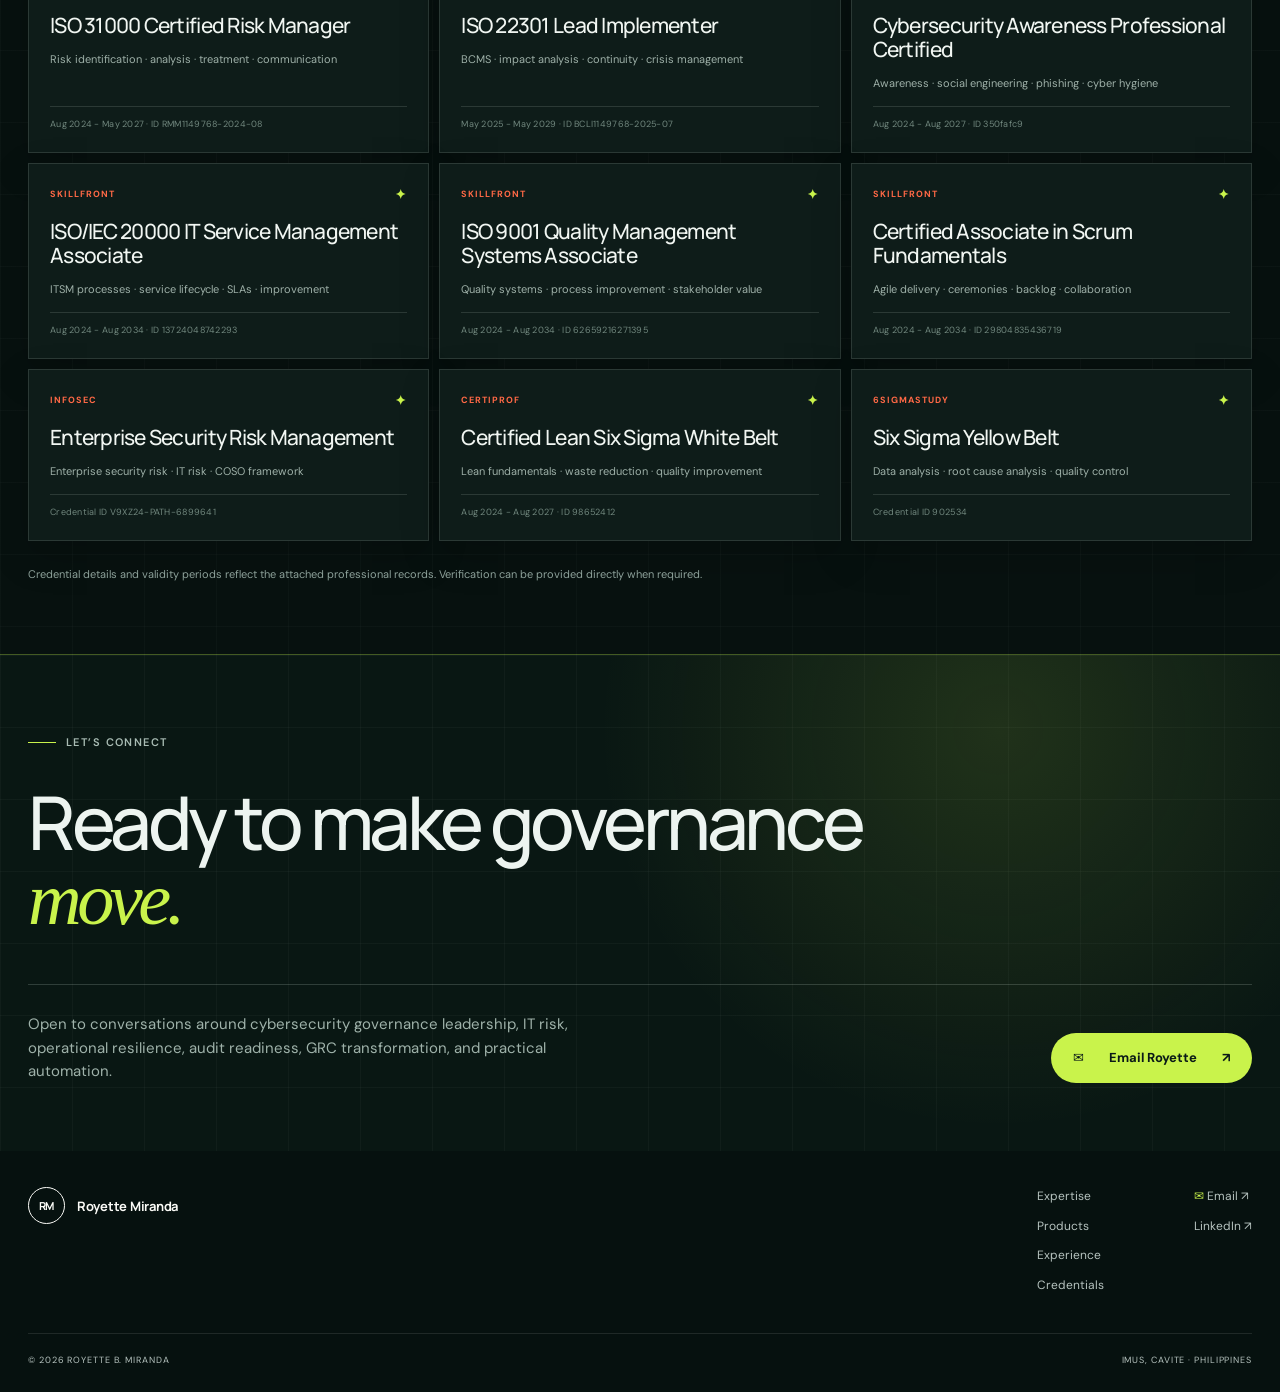
==== commit 9d305dfd: "Add files via upload" ====
--- a/credentials/index.html
+++ b/credentials/index.html
@@ -39,20 +39,20 @@
       <div class="shell">
         <div class="content-heading reveal"><div class="section-index"><span>02</span> Certifications</div><h2>Validated across the full governance landscape.</h2><p>Credentials spanning audit, cybersecurity, information security management, enterprise risk, business continuity, service management, quality, and process improvement.</p></div>
         <div class="cert-grid">
-          <article class="cert-card primary reveal"><div class="cert-issuer">ISACA</div><h3>Certified Information Systems Auditor (CISA)</h3></article>
-          <article class="cert-card primary reveal"><div class="cert-issuer">ISC2</div><h3>Certified in Cybersecurity (CC)</h3></article>
-          <article class="cert-card primary reveal"><div class="cert-issuer">PECB</div><h3>ISO/IEC 27001 Lead Implementer</h3></article>
-          <article class="cert-card reveal"><div class="cert-issuer">PECB</div><h3>ISO 31000 Certified Risk Manager</h3></article>
-          <article class="cert-card reveal"><div class="cert-issuer">PECB</div><h3>ISO 22301 Lead Implementer</h3></article>
-          <article class="cert-card reveal"><div class="cert-issuer">CertiProf</div><h3>Cybersecurity Awareness Professional Certified</h3></article>
-          <article class="cert-card reveal"><div class="cert-issuer">SkillFront</div><h3>ISO/IEC 20000 IT Service Management Associate</h3></article>
-          <article class="cert-card reveal"><div class="cert-issuer">SkillFront</div><h3>ISO 9001 Quality Management Systems Associate</h3></article>
-          <article class="cert-card reveal"><div class="cert-issuer">SkillFront</div><h3>Certified Associate in Scrum Fundamentals</h3></article>
-          <article class="cert-card reveal"><div class="cert-issuer">InfoSec</div><h3>Enterprise Security Risk Management</h3></article>
-          <article class="cert-card reveal"><div class="cert-issuer">CertiProf</div><h3>Certified Lean Six Sigma White Belt</h3></article>
-          <article class="cert-card reveal"><div class="cert-issuer">6sigmastudy</div><h3>Six Sigma Yellow Belt</h3></article>
+          <article class="cert-card primary reveal"><div class="cert-issuer">ISACA</div><h3>Certified Information Systems Auditor (CISA)</h3><p class="cert-focus">IT audit · assurance · governance · control effectiveness</p><p class="cert-meta">Mar 2024 - Jan 2029 · ID 242464584</p></article>
+          <article class="cert-card primary reveal"><div class="cert-issuer">ISC2</div><h3>Certified in Cybersecurity (CC)</h3><p class="cert-focus">Security principles · threats · controls · response</p><p class="cert-meta">Sep 2023 - Sep 2026 · ID 1814792</p></article>
+          <article class="cert-card primary reveal"><div class="cert-issuer">PECB</div><h3>ISO/IEC 27001 Lead Implementer</h3><p class="cert-focus">ISMS implementation · risk treatment · gap analysis</p><p class="cert-meta">May 2024 - May 2027 · ID 1149768-2024-05</p></article>
+          <article class="cert-card reveal"><div class="cert-issuer">PECB</div><h3>ISO 31000 Certified Risk Manager</h3><p class="cert-focus">Risk identification · analysis · treatment · communication</p><p class="cert-meta">Aug 2024 - May 2027 · ID RMM1149768-2024-08</p></article>
+          <article class="cert-card reveal"><div class="cert-issuer">PECB</div><h3>ISO 22301 Lead Implementer</h3><p class="cert-focus">BCMS · impact analysis · continuity · crisis management</p><p class="cert-meta">May 2025 - May 2029 · ID BCLI1149768-2025-07</p></article>
+          <article class="cert-card reveal"><div class="cert-issuer">CertiProf</div><h3>Cybersecurity Awareness Professional Certified</h3><p class="cert-focus">Awareness · social engineering · phishing · cyber hygiene</p><p class="cert-meta">Aug 2024 - Aug 2027 · ID 350fafc9</p></article>
+          <article class="cert-card reveal"><div class="cert-issuer">SkillFront</div><h3>ISO/IEC 20000 IT Service Management Associate</h3><p class="cert-focus">ITSM processes · service lifecycle · SLAs · improvement</p><p class="cert-meta">Aug 2024 - Aug 2034 · ID 13724048742293</p></article>
+          <article class="cert-card reveal"><div class="cert-issuer">SkillFront</div><h3>ISO 9001 Quality Management Systems Associate</h3><p class="cert-focus">Quality systems · process improvement · stakeholder value</p><p class="cert-meta">Aug 2024 - Aug 2034 · ID 62659216271395</p></article>
+          <article class="cert-card reveal"><div class="cert-issuer">SkillFront</div><h3>Certified Associate in Scrum Fundamentals</h3><p class="cert-focus">Agile delivery · ceremonies · backlog · collaboration</p><p class="cert-meta">Aug 2024 - Aug 2034 · ID 29804835436719</p></article>
+          <article class="cert-card reveal"><div class="cert-issuer">InfoSec</div><h3>Enterprise Security Risk Management</h3><p class="cert-focus">Enterprise security risk · IT risk · COSO framework</p><p class="cert-meta">Credential ID V9XZ24-PATH-6899641</p></article>
+          <article class="cert-card reveal"><div class="cert-issuer">CertiProf</div><h3>Certified Lean Six Sigma White Belt</h3><p class="cert-focus">Lean fundamentals · waste reduction · quality improvement</p><p class="cert-meta">Aug 2024 - Aug 2027 · ID 98652412</p></article>
+          <article class="cert-card reveal"><div class="cert-issuer">6sigmastudy</div><h3>Six Sigma Yellow Belt</h3><p class="cert-focus">Data analysis · root cause analysis · quality control</p><p class="cert-meta">Credential ID 902534</p></article>
         </div>
-        <p class="credential-note">Certification names reflect the professional credentials provided for this portfolio. Verification details can be shared upon request where applicable.</p>
+        <p class="credential-note">Credential details and validity periods reflect the attached professional records. Verification can be provided directly when required.</p>
       </div>
     </section>
 
--- a/assets/styles.css
+++ b/assets/styles.css
@@ -48,9 +48,9 @@
 .kicker { display: flex; align-items: center; gap: 22px; color: #b9c6c1; font-size: 11px; font-weight: 600; letter-spacing: .13em; text-transform: uppercase; }
 .kicker span:first-child { display: flex; align-items: center; gap: 10px; }
 .kicker span:first-child::before { content: ""; width: 28px; height: 1px; background: var(--acid); }
-.hero h1 { max-width: 820px; margin: 28px 0 34px; font-family: var(--display); font-size: clamp(64px, 8.25vw, 126px); font-weight: 500; letter-spacing: -.075em; line-height: .89; }
+.hero h1 { max-width: 820px; margin: 28px 0 34px; font-family: var(--display); font-size: clamp(54px, 6.7vw, 98px); font-weight: 500; letter-spacing: -.065em; line-height: .94; }
 .hero h1 em, .cta-section h2 em { color: var(--acid); font-family: Georgia, serif; font-weight: 400; }
-.hero-intro { max-width: 690px; color: #bdcac5; font-size: clamp(17px, 1.35vw, 21px); line-height: 1.65; }
+.hero-intro { max-width: 690px; color: #bdcac5; font-size: clamp(16px, 1.15vw, 19px); line-height: 1.7; }
 .hero-actions { display: flex; align-items: center; gap: 28px; margin-top: 42px; }
 .button { display: inline-flex; align-items: center; justify-content: center; gap: 25px; min-height: 50px; padding: 0 21px; border: 1px solid transparent; border-radius: 999px; font-size: 13px; font-weight: 700; text-decoration: none; transition: transform .2s ease, background .2s ease, color .2s ease; }
 .button:hover { transform: translateY(-2px); }
@@ -66,6 +66,10 @@
 .profile-topline { position: relative; z-index: 1; display: flex; justify-content: space-between; gap: 15px; color: #9eada8; font-size: 9px; letter-spacing: .1em; text-transform: uppercase; }
 .status { display: flex; align-items: center; gap: 7px; }
 .status i { width: 6px; height: 6px; border-radius: 50%; background: var(--acid); box-shadow: 0 0 0 5px rgba(201,243,75,.1); }
+.portrait-stage { position: relative; flex: 1; min-height: 330px; display: grid; place-items: center; overflow: hidden; margin: 18px 0; background: rgba(255,255,255,.02); }
+.portrait-stage::after { content: ""; position: absolute; z-index: 2; inset: auto 0 0; height: 32%; pointer-events: none; background: linear-gradient(transparent, rgba(10,25,23,.48)); }
+.profile-photo { position: absolute; z-index: 1; inset: 0; width: 100%; height: 100%; display: block; object-fit: cover; object-position: center top; filter: saturate(.88) contrast(1.03); }
+.profile-photo[hidden] { display: none; }
 .monogram { position: relative; align-self: center; display: flex; align-items: baseline; gap: 3px; font-family: var(--display); font-size: clamp(90px, 10vw, 150px); font-weight: 600; letter-spacing: -.11em; line-height: 1; }
 .monogram span:last-of-type { color: var(--acid); }
 .monogram-orbit { position: absolute; width: 245px; height: 95px; left: 50%; top: 50%; border: 1px solid rgba(201,243,75,.5); border-radius: 50%; transform: translate(-50%,-50%) rotate(-25deg); }
@@ -88,14 +92,14 @@
 .section-index.light span { color: var(--acid); }
 .section-index.light::after { background: rgba(255,255,255,.16); }
 .intro-statement > p { margin: 0 0 22px; color: var(--orange); font-size: 12px; font-weight: 700; text-transform: uppercase; letter-spacing: .08em; }
-.intro-statement h2 { margin: 0; font-family: var(--display); font-size: clamp(34px, 4vw, 59px); font-weight: 500; letter-spacing: -.055em; line-height: 1.06; }
+.intro-statement h2 { margin: 0; font-family: var(--display); font-size: clamp(31px, 3.3vw, 49px); font-weight: 500; letter-spacing: -.045em; line-height: 1.1; }
 .intro-statement h2 span { color: var(--muted); }
 .intro-aside { padding-top: 52px; }
 .intro-aside p { margin-bottom: 30px; color: var(--muted); font-size: 14px; }
 
 .work-section { padding: 120px 0; color: var(--white); background: var(--ink); }
 .section-heading { display: grid; grid-template-columns: .55fr 1fr .65fr; gap: 40px; align-items: end; margin-bottom: 56px; }
-.section-heading h2 { margin: 0; font-family: var(--display); font-size: clamp(40px, 5vw, 70px); font-weight: 500; letter-spacing: -.06em; }
+.section-heading h2 { margin: 0; font-family: var(--display); font-size: clamp(35px, 4vw, 56px); font-weight: 500; letter-spacing: -.05em; }
 .section-heading > p { margin: 0; color: #9dafaa; font-size: 14px; }
 .featured-work { display: grid; grid-template-columns: 1.15fr .85fr; gap: 18px; }
 .work-card { min-height: 540px; display: flex; flex-direction: column; justify-content: space-between; padding: 28px; overflow: hidden; position: relative; color: var(--ink); text-decoration: none; transition: transform .25s ease; }
@@ -104,10 +108,10 @@
 .work-card-prism { background: var(--acid); }
 .work-card-dax { background: #d2d8d3; }
 .work-card-head { display: flex; justify-content: space-between; gap: 20px; font-size: 10px; letter-spacing: .1em; text-transform: uppercase; }
-.product-word { position: relative; z-index: 1; align-self: center; font-family: var(--display); font-size: clamp(58px, 7vw, 100px); font-weight: 700; letter-spacing: -.08em; }
+.product-word { position: relative; z-index: 1; align-self: center; font-family: var(--display); font-size: clamp(50px, 5.8vw, 82px); font-weight: 700; letter-spacing: -.07em; }
 .product-word span { color: var(--orange); }
 .work-card-copy { display: grid; grid-template-columns: 1fr auto; align-items: end; gap: 25px; border-top: 1px solid rgba(10,25,23,.2); padding-top: 20px; }
-.work-card-copy h3 { max-width: 480px; margin: 0; font-family: var(--display); font-size: clamp(22px, 2.2vw, 31px); font-weight: 500; line-height: 1.15; letter-spacing: -.035em; }
+.work-card-copy h3 { max-width: 480px; margin: 0; font-family: var(--display); font-size: clamp(20px, 1.9vw, 27px); font-weight: 500; line-height: 1.2; letter-spacing: -.03em; }
 .circle-arrow { width: 48px; aspect-ratio: 1; display: grid; place-items: center; border: 1px solid currentColor; border-radius: 50%; transition: transform .25s ease; }
 .work-card:hover .circle-arrow { transform: rotate(45deg); }
 .work-footer { display: flex; align-items: center; justify-content: space-between; gap: 30px; margin-top: 28px; color: #9dafaa; font-size: 13px; }
@@ -120,7 +124,7 @@
 .proof-grid { display: grid; grid-template-columns: .4fr 1.6fr; gap: clamp(30px, 7vw, 110px); }
 .proof-list { border-top: 1px solid var(--line); }
 .proof-row { display: grid; grid-template-columns: 45px 1fr 1fr auto; gap: 30px; align-items: center; padding: 28px 0; border-bottom: 1px solid var(--line); text-decoration: none; }
-.proof-row h3 { margin: 0; font-family: var(--display); font-size: clamp(24px, 2.6vw, 38px); font-weight: 500; letter-spacing: -.04em; }
+.proof-row h3 { margin: 0; font-family: var(--display); font-size: clamp(22px, 2.1vw, 32px); font-weight: 500; letter-spacing: -.035em; }
 .proof-row p, .proof-number { margin: 0; color: var(--muted); font-size: 12px; }
 .proof-row > span:last-child { width: 38px; aspect-ratio: 1; display: grid; place-items: center; border: 1px solid var(--line); border-radius: 50%; transition: color .2s ease, background .2s ease, transform .2s ease; }
 .proof-row:hover > span:last-child { color: var(--ink); background: var(--acid); transform: rotate(45deg); }
@@ -128,7 +132,7 @@
 .cta-section { padding: 120px 0; color: var(--white); background: var(--orange); }
 .cta-section .kicker { color: #ffe2d9; }
 .cta-section .kicker span:first-child::before { background: var(--ink); }
-.cta-section h2 { max-width: 980px; margin: 45px 0 65px; font-family: var(--display); font-size: clamp(48px, 7.5vw, 105px); font-weight: 500; line-height: .95; letter-spacing: -.07em; }
+.cta-section h2 { max-width: 920px; margin: 45px 0 65px; font-family: var(--display); font-size: clamp(42px, 5.8vw, 78px); font-weight: 500; line-height: 1; letter-spacing: -.06em; }
 .cta-section h2 em { color: var(--ink); }
 .cta-bottom { display: flex; justify-content: space-between; align-items: end; gap: 40px; padding-top: 28px; border-top: 1px solid rgba(10,25,23,.28); }
 .cta-bottom p { max-width: 570px; margin: 0; color: #4d2821; font-size: 15px; }
@@ -152,7 +156,7 @@
   .hero { min-height: auto; padding-top: 140px; }
   .hero-layout { grid-template-columns: 1fr; }
   .hero-copy { max-width: 760px; }
-  .profile-panel { min-height: 390px; max-width: 620px; width: 100%; }
+  .profile-panel { min-height: 500px; max-width: 620px; width: 100%; }
   .capability-rail { grid-template-columns: 1fr; gap: 18px; }
   .intro-grid { grid-template-columns: 1fr 2fr; }
   .intro-aside { grid-column: 2; padding-top: 0; }
@@ -174,9 +178,9 @@
   .menu-toggle.open span:nth-child(3) { transform: translateY(-6px) rotate(-45deg); }
   .site-header.menu-open { color: var(--white); }
   .hero { padding-top: 125px; }
-  .hero h1 { font-size: clamp(58px, 18vw, 90px); }
+  .hero h1 { font-size: clamp(50px, 15vw, 72px); }
   .hero-actions { align-items: flex-start; flex-direction: column; }
-  .profile-panel { min-height: 360px; }
+  .profile-panel { min-height: 500px; }
   .monogram { font-size: 100px; }
   .capability-rail { margin-top: 60px; }
   .capability-rail div { grid-template-columns: 1fr 1fr; gap: 16px; }
@@ -196,7 +200,7 @@
 
 @media (max-width: 480px) {
   .profile-topline, .profile-meta { align-items: flex-start; flex-direction: column; }
-  .profile-panel { min-height: 400px; }
+  .profile-panel { min-height: 500px; }
   .capability-rail div { grid-template-columns: 1fr; }
   .work-card { min-height: 390px; }
   .work-card-copy { grid-template-columns: 1fr; }
@@ -208,11 +212,11 @@
 /* Interior pages */
 .page-hero { position: relative; overflow: hidden; min-height: 650px; display: flex; align-items: flex-end; padding: 180px 0 82px; color: var(--white); background: var(--ink); }
 .page-hero::before { content: ""; position: absolute; inset: 0; opacity: .45; background-image: linear-gradient(rgba(255,255,255,.045) 1px, transparent 1px), linear-gradient(90deg, rgba(255,255,255,.045) 1px, transparent 1px); background-size: 72px 72px; mask-image: linear-gradient(to right, black, transparent 80%); }
-.page-hero::after { content: attr(data-page); position: absolute; right: -2vw; bottom: -10vw; color: transparent; -webkit-text-stroke: 1px rgba(255,255,255,.07); font-family: var(--display); font-size: clamp(180px, 28vw, 430px); font-weight: 700; letter-spacing: -.1em; line-height: 1; }
+.page-hero::after { content: attr(data-page); position: absolute; right: -2vw; bottom: -8vw; color: transparent; -webkit-text-stroke: 1px rgba(255,255,255,.07); font-family: var(--display); font-size: clamp(150px, 22vw, 330px); font-weight: 700; letter-spacing: -.09em; line-height: 1; }
 .page-hero-inner { position: relative; z-index: 1; width: 100%; }
 .page-hero .section-index { margin-bottom: 45px; }
 .page-hero-layout { display: grid; grid-template-columns: 1.35fr .65fr; gap: 70px; align-items: end; }
-.page-hero h1 { max-width: 900px; margin: 0; font-family: var(--display); font-size: clamp(66px, 9vw, 128px); font-weight: 500; letter-spacing: -.075em; line-height: .88; }
+.page-hero h1 { max-width: 900px; margin: 0; font-family: var(--display); font-size: clamp(56px, 7vw, 96px); font-weight: 500; letter-spacing: -.065em; line-height: .94; }
 .page-hero h1 em { color: var(--acid); font-family: Georgia, serif; font-weight: 400; }
 .page-hero-summary { max-width: 440px; margin: 0 0 6px; color: #aebdb8; font-size: 16px; line-height: 1.7; }
 .page-hero-summary strong { color: var(--white); font-weight: 500; }
@@ -227,7 +231,7 @@
 .content-section.dark { color: var(--white); background: var(--ink); }
 .content-section.orange { background: var(--orange); }
 .content-heading { display: grid; grid-template-columns: .45fr 1.15fr .55fr; gap: 50px; align-items: start; margin-bottom: 60px; }
-.content-heading h2 { margin: 0; font-family: var(--display); font-size: clamp(38px, 5vw, 70px); font-weight: 500; letter-spacing: -.055em; line-height: 1; }
+.content-heading h2 { margin: 0; font-family: var(--display); font-size: clamp(34px, 4vw, 56px); font-weight: 500; letter-spacing: -.045em; line-height: 1.05; }
 .content-heading > p { margin: 0; color: var(--muted); font-size: 14px; }
 .dark .content-heading > p { color: #9dafaa; }
 .dark .content-heading h2 { color: var(--white); }
@@ -236,7 +240,7 @@
 .expertise-stack { border-top: 1px solid var(--line); }
 .expertise-item { display: grid; grid-template-columns: 70px .65fr 1fr; gap: clamp(24px, 5vw, 80px); padding: 50px 0; border-bottom: 1px solid var(--line); scroll-margin-top: 85px; }
 .expertise-item-number { color: var(--orange); font-size: 11px; }
-.expertise-item h2 { margin: 0; font-family: var(--display); font-size: clamp(33px, 4vw, 54px); font-weight: 500; letter-spacing: -.05em; line-height: 1; }
+.expertise-item h2 { margin: 0; font-family: var(--display); font-size: clamp(29px, 3.2vw, 44px); font-weight: 500; letter-spacing: -.04em; line-height: 1.05; }
 .expertise-item-copy > p { max-width: 680px; margin: 0 0 28px; color: var(--muted); font-size: 15px; }
 .capability-list { display: grid; grid-template-columns: 1fr 1fr; gap: 0 25px; margin: 0; padding: 0; list-style: none; border-top: 1px solid var(--line); }
 .capability-list li { position: relative; padding: 13px 0 13px 15px; border-bottom: 1px solid var(--line); font-size: 12px; }
@@ -253,12 +257,12 @@
 .product-visual.orange { background: var(--orange); }
 .product-visual::before { content: ""; position: absolute; width: 380px; aspect-ratio: 1; right: -100px; top: 90px; border: 1px solid currentColor; border-radius: 50%; opacity: .17; box-shadow: 0 0 0 70px rgba(10,25,23,.08), 0 0 0 140px rgba(10,25,23,.04); }
 .product-visual-label { display: flex; justify-content: space-between; font-size: 9px; letter-spacing: .1em; text-transform: uppercase; }
-.product-visual-word { position: relative; z-index: 1; font-family: var(--display); font-size: clamp(55px, 7vw, 95px); font-weight: 700; letter-spacing: -.08em; }
+.product-visual-word { position: relative; z-index: 1; font-family: var(--display); font-size: clamp(38px, 3.8vw, 58px); font-weight: 700; letter-spacing: -.055em; }
 .product-visual-word span { color: var(--white); }
 .product-visual-foot { position: relative; z-index: 1; display: grid; grid-template-columns: repeat(3, 1fr); gap: 7px; }
 .product-visual-foot span { padding: 9px; border: 1px solid rgba(10,25,23,.25); font-size: 8px; text-align: center; text-transform: uppercase; }
 .product-detail { padding: clamp(35px, 6vw, 76px); background: var(--white); }
-.product-detail h2 { max-width: 670px; margin: 18px 0 25px; font-family: var(--display); font-size: clamp(36px, 4.5vw, 61px); font-weight: 500; letter-spacing: -.06em; line-height: 1.02; }
+.product-detail h2 { max-width: 670px; margin: 18px 0 25px; font-family: var(--display); font-size: clamp(31px, 3.6vw, 48px); font-weight: 500; letter-spacing: -.05em; line-height: 1.08; }
 .product-detail > p { max-width: 650px; color: var(--muted); font-size: 15px; }
 .detail-label { color: var(--orange); font-size: 10px; font-weight: 700; letter-spacing: .12em; text-transform: uppercase; }
 .feature-grid { display: grid; grid-template-columns: 1fr 1fr; gap: 0 28px; margin-top: 35px; border-top: 1px solid var(--line); }
@@ -274,20 +278,20 @@
 .timeline-entry::before { content: ""; position: absolute; left: 178px; top: 7px; width: 9px; height: 9px; border: 2px solid var(--paper); border-radius: 50%; background: var(--orange); box-shadow: 0 0 0 1px var(--ink); }
 .timeline-date { color: var(--muted); font-size: 10px; font-weight: 700; letter-spacing: .08em; text-transform: uppercase; }
 .timeline-content { display: grid; grid-template-columns: .65fr 1fr; gap: clamp(35px, 7vw, 110px); padding-bottom: 70px; border-bottom: 1px solid var(--line); }
-.timeline-content h2 { margin: 0 0 10px; font-family: var(--display); font-size: clamp(30px, 3.6vw, 49px); font-weight: 500; letter-spacing: -.05em; line-height: 1; }
+.timeline-content h2 { margin: 0 0 10px; font-family: var(--display); font-size: clamp(27px, 3vw, 40px); font-weight: 500; letter-spacing: -.04em; line-height: 1.06; }
 .timeline-company { margin: 0; color: var(--orange); font-size: 12px; font-weight: 700; }
 .timeline-description > p { margin-top: 0; color: var(--muted); font-size: 15px; }
 .timeline-description ul { margin: 25px 0 0; padding: 0; list-style: none; border-top: 1px solid var(--line); }
 .timeline-description li { padding: 12px 0; border-bottom: 1px solid var(--line); color: var(--muted); font-size: 12px; }
 .career-bridge { display: grid; grid-template-columns: .6fr 1.4fr; gap: 70px; align-items: center; }
-.career-bridge h2 { margin: 0; font-family: var(--display); font-size: clamp(40px, 5vw, 70px); font-weight: 500; letter-spacing: -.06em; line-height: 1; }
+.career-bridge h2 { margin: 0; font-family: var(--display); font-size: clamp(35px, 4vw, 55px); font-weight: 500; letter-spacing: -.05em; line-height: 1.05; }
 .career-bridge p { color: #9dafaa; }
 
 .credential-lead { display: grid; grid-template-columns: 1fr 1fr; gap: 70px; margin-bottom: 80px; }
 .education-card { padding: 35px; border-top: 3px solid var(--orange); background: var(--white); }
 .education-card + .education-card { margin-top: 16px; }
 .education-card .year { color: var(--muted); font-size: 10px; letter-spacing: .1em; text-transform: uppercase; }
-.education-card h3 { margin: 45px 0 12px; font-family: var(--display); font-size: clamp(26px, 3vw, 40px); font-weight: 500; letter-spacing: -.04em; line-height: 1.07; }
+.education-card h3 { margin: 45px 0 12px; font-family: var(--display); font-size: clamp(24px, 2.5vw, 34px); font-weight: 500; letter-spacing: -.035em; line-height: 1.1; }
 .education-card p { margin: 0; color: var(--muted); font-size: 13px; }
 .education-card.award { color: var(--white); border-color: var(--acid); background: var(--ink); }
 .education-card.award .year, .education-card.award p { color: #9dafaa; }
@@ -306,7 +310,7 @@
 .next-page::after { content: "↗"; position: absolute; right: 4vw; top: 50%; color: rgba(10,25,23,.15); font-size: 200px; transform: translateY(-50%); }
 .next-page-inner { position: relative; z-index: 1; display: flex; align-items: end; justify-content: space-between; gap: 40px; }
 .next-page p { margin: 0 0 15px; color: #552a22; font-size: 10px; font-weight: 700; letter-spacing: .1em; text-transform: uppercase; }
-.next-page h2 { margin: 0; font-family: var(--display); font-size: clamp(45px, 7vw, 92px); font-weight: 500; letter-spacing: -.07em; line-height: .9; }
+.next-page h2 { margin: 0; font-family: var(--display); font-size: clamp(39px, 5.5vw, 68px); font-weight: 500; letter-spacing: -.06em; line-height: .96; }
 .next-page .circle-arrow { flex: none; width: 65px; color: var(--ink); }
 .next-page:hover .circle-arrow { color: var(--ink); background: var(--acid); transform: rotate(45deg); }
 
@@ -327,7 +331,7 @@
   .page-hero { min-height: 600px; padding: 145px 0 65px; }
   .page-hero-layout, .content-heading { grid-template-columns: 1fr; }
   .page-hero-summary { grid-column: auto; }
-  .page-hero h1 { font-size: clamp(64px, 21vw, 100px); }
+  .page-hero h1 { font-size: clamp(50px, 16vw, 76px); }
   .page-hero .section-index { margin-bottom: 35px; }
   .content-section { padding: 80px 0; }
   .expertise-item { grid-template-columns: 30px 1fr; gap: 20px; }
@@ -347,3 +351,280 @@
   .next-page { padding: 70px 0; }
   .next-page-inner { align-items: flex-start; flex-direction: column; }
 }
+
+/* Compact rhythm and icon refinement */
+.hero { min-height: 780px; padding-top: 142px; }
+.hero h1 { margin-block: 22px 28px; }
+.hero-actions { margin-top: 32px; }
+.profile-panel { min-height: 460px; padding: 20px; }
+.portrait-stage { min-height: 292px; margin-block: 14px; }
+.capability-rail { grid-template-columns: .22fr 1.78fr; margin-top: 52px; padding-block: 20px; letter-spacing: .09em; }
+.capability-rail span { display: flex; align-items: center; gap: 10px; padding-left: 14px; }
+.mini-icon { width: 28px; height: 28px; display: inline-grid; flex: none; place-items: center; color: var(--acid); border: 1px solid rgba(201,243,75,.25); border-radius: 50%; font-family: Arial, sans-serif; font-size: 14px; font-style: normal; line-height: 1; }
+.intro-section { padding-block: 92px; }
+.intro-aside { padding-top: 38px; }
+.work-section { padding-block: 90px; }
+.section-heading { margin-bottom: 42px; }
+.work-card { min-height: 460px; padding: 26px; }
+.proof-section { padding-block: 88px; }
+.proof-row { grid-template-columns: 52px 1fr 1fr auto; gap: 26px; padding-block: 22px; }
+.proof-number { display: grid; grid-template-columns: 34px auto; align-items: center; gap: 7px; }
+.proof-number small { font-size: 8px; }
+.practice-icon { width: 34px; height: 34px; display: grid; place-items: center; color: var(--ink); border: 1px solid var(--line); border-radius: 50%; font-family: Arial, sans-serif; font-size: 15px; font-style: normal; transition: background .2s ease; }
+.proof-row:hover .practice-icon { background: var(--acid); }
+.cta-section { padding-block: 88px; }
+.cta-section h2 { margin-block: 34px 48px; }
+.site-footer { padding-top: 44px; }
+.footer-main { padding-bottom: 48px; }
+.nav-contact::before, .cta-section .button-light::before { content: "✉"; font-family: Arial, sans-serif; font-size: 13px; font-weight: 400; }
+.footer-social a:first-child::before { content: "✉ "; color: var(--acid); }
+.page-hero { min-height: 550px; padding: 145px 0 62px; }
+.page-hero .section-index { margin-bottom: 32px; }
+.content-section { padding-block: 86px; }
+.content-heading { margin-bottom: 44px; }
+.expertise-item { padding-block: 38px; }
+.principle { min-height: 255px; padding: 27px; }
+.principle h3 { margin: 68px 0 16px; }
+.principle h3::before { content: "✦"; display: block; margin-bottom: 14px; color: var(--acid); font-family: Arial, sans-serif; font-size: 15px; }
+.product-feature { min-height: 540px; margin-bottom: 18px; }
+.feature-grid { margin-top: 28px; }
+.feature-grid strong::before { content: "↳"; margin-right: 8px; color: var(--orange); }
+.timeline-entry { padding-bottom: 48px; }
+.timeline-content { padding-bottom: 48px; }
+.credential-lead { gap: 48px; margin-bottom: 58px; }
+.cert-card { min-height: 195px; padding: 23px; }
+.cert-issuer::after { width: auto; height: auto; content: "✦"; color: var(--ink); background: none; box-shadow: none; font-family: Arial, sans-serif; font-size: 13px; }
+.cert-card.primary { min-height: 255px; }
+.next-page { padding-block: 68px; }
+
+@media (max-width: 980px) {
+  .profile-panel { min-height: 460px; }
+  .work-card { min-height: 410px; }
+}
+
+@media (max-width: 760px) {
+  .profile-panel { min-height: 450px; }
+  .capability-rail { margin-top: 42px; }
+  .intro-section, .work-section, .proof-section, .cta-section { padding-block: 66px; }
+  .work-card { min-height: 360px; }
+  .proof-row { grid-template-columns: 48px 1fr auto; gap: 14px; }
+  .page-hero { min-height: 510px; padding: 125px 0 50px; }
+  .content-section { padding-block: 64px; }
+  .principle { min-height: 210px; }
+  .principle h3 { margin-top: 45px; }
+  .cert-card, .cert-card.primary { min-height: 190px; }
+  .next-page { padding-block: 58px; }
+}
+
+@media (max-width: 480px) {
+  .profile-panel { min-height: 440px; }
+}
+
+/* Products page density */
+.products-page .content-section { padding-block: 64px; }
+.products-page .content-heading { margin-bottom: 32px; }
+.products-page .product-feature { grid-template-columns: .74fr 1.26fr; min-height: 0; }
+.products-page .product-visual { min-height: 430px; padding: 24px; }
+.products-page .product-visual::before { width: 300px; right: -80px; top: 55px; box-shadow: 0 0 0 52px rgba(10,25,23,.07), 0 0 0 104px rgba(10,25,23,.035); }
+.products-page .product-detail { padding: 36px 46px; }
+.products-page .product-detail h2 { margin-block: 14px 18px; font-size: clamp(29px, 3vw, 42px); }
+.products-page .product-detail > p { margin-bottom: 0; font-size: 14px; }
+.products-page .feature-grid { margin-top: 22px; }
+.products-page .feature-grid div { padding-block: 12px; }
+.products-page .role-note { margin-top: 22px; padding-top: 11px; }
+.products-page .product-visual-foot span { padding-block: 7px; }
+.products-page .confidential-note { margin-top: 30px; }
+
+@media (max-width: 980px) {
+  .products-page .product-feature { grid-template-columns: 1fr; }
+  .products-page .product-visual { min-height: 330px; }
+  .products-page .product-detail { padding: 32px 34px; }
+}
+
+@media (max-width: 760px) {
+  .products-page .content-section { padding-block: 52px; }
+  .products-page .product-visual { min-height: 285px; padding: 20px; }
+  .products-page .product-detail { padding: 25px 21px; }
+  .products-page .product-detail h2 { font-size: clamp(28px, 10vw, 37px); }
+  .products-page .feature-grid { margin-top: 18px; }
+}
+
+/* Cyber dark theme */
+:root {
+  --paper: #07110f;
+  --paper-2: #0b1815;
+  --muted: #8da19a;
+  --line: rgba(218, 235, 227, .14);
+}
+
+body { color: #dfe9e4; background: #07110f; }
+.site-header.scrolled { color: #eef5f1; background: rgba(5, 14, 12, .94); border-color: rgba(218,235,227,.12); }
+.intro-section,
+.proof-section,
+.content-section:not(.dark):not(.orange) {
+  color: #dfe9e4;
+  background-color: #07110f;
+  background-image:
+    radial-gradient(circle at 85% 10%, rgba(201,243,75,.045), transparent 24rem),
+    linear-gradient(rgba(218,235,227,.025) 1px, transparent 1px),
+    linear-gradient(90deg, rgba(218,235,227,.025) 1px, transparent 1px);
+  background-size: auto, 72px 72px, 72px 72px;
+}
+.content-section.alt { background-color: #0b1815; }
+.content-section.dark { background: #040c0a; }
+.content-section.orange { color: #dfe9e4; background: #0c1c18; }
+.section-index { color: #80958d; }
+.section-index span { color: #e9f2ed; }
+.section-index.light span { color: var(--acid); }
+.intro-statement h2,
+.section-heading h2,
+.proof-row h3,
+.content-heading h2,
+.expertise-item h2,
+.product-detail h2,
+.timeline-content h2,
+.career-bridge h2,
+.education-card h3,
+.cert-card h3 { color: #f1f6f2; }
+.intro-statement h2 span { color: #71877e; }
+.text-link.dark { color: #edf4f0; }
+.intro-aside p,
+.section-heading > p,
+.content-heading > p,
+.expertise-item-copy > p,
+.timeline-description > p,
+.timeline-description li,
+.education-card p,
+.credential-note { color: var(--muted); }
+.proof-row > span:last-child { color: #e7efeb; }
+.practice-icon { color: #e7efeb; }
+.proof-row:hover .practice-icon { color: var(--ink); }
+
+.product-feature { border-color: rgba(218,235,227,.16); box-shadow: 0 20px 55px rgba(0,0,0,.24); }
+.product-detail { color: #dfe9e4; background: #0e1c19; }
+.product-detail > p,
+.feature-grid span,
+.confidential-note { color: var(--muted); }
+.role-note { color: #e9f2ed !important; }
+.feature-grid,
+.feature-grid div,
+.role-note { border-color: rgba(218,235,227,.14); }
+
+.education-card,
+.cert-card { color: #dfe9e4; background: #0e1c19; border-color: rgba(218,235,227,.14); box-shadow: 0 14px 38px rgba(0,0,0,.18); }
+.education-card.award,
+.cert-card.primary { background: #040c0a; }
+.cert-issuer::after { color: var(--acid); }
+.timeline-content,
+.timeline-description ul,
+.timeline-description li,
+.expertise-stack,
+.expertise-item,
+.capability-list,
+.capability-list li,
+.proof-list,
+.proof-row { border-color: rgba(218,235,227,.14); }
+
+.cta-section {
+  color: #edf4f0;
+  background-color: #091713;
+  background-image:
+    radial-gradient(circle at 78% 15%, rgba(201,243,75,.12), transparent 25rem),
+    linear-gradient(rgba(218,235,227,.035) 1px, transparent 1px),
+    linear-gradient(90deg, rgba(218,235,227,.035) 1px, transparent 1px);
+  background-size: auto, 72px 72px, 72px 72px;
+  border-top: 1px solid rgba(201,243,75,.3);
+}
+.cta-section .kicker { color: #a9bcb4; }
+.cta-section .kicker span:first-child::before { background: var(--acid); }
+.cta-section h2 em { color: var(--acid); }
+.cta-bottom { border-color: rgba(218,235,227,.18); }
+.cta-bottom p { color: #9fb2aa; }
+.button-light { color: var(--ink); background: var(--acid); }
+.button-light:hover { background: #dcff72; }
+
+.next-page { color: #edf4f0; background: #0b1d19; border-top: 1px solid rgba(201,243,75,.28); }
+.next-page::after { color: rgba(201,243,75,.08); }
+.next-page p { color: var(--acid); }
+.next-page .circle-arrow { color: #edf4f0; border-color: rgba(218,235,227,.3); }
+.next-page:hover .circle-arrow { color: var(--ink); }
+
+/* Information-dense layout */
+:root { --shell: min(1420px, calc(100vw - 56px)); }
+.nav-shell { min-height: 72px; }
+.hero { min-height: 680px; padding-top: 112px; }
+.hero-layout { gap: clamp(42px, 6vw, 92px); }
+.profile-panel { min-height: 410px; }
+.portrait-stage { min-height: 250px; }
+.capability-rail { margin-top: 36px; padding-block: 16px; }
+.intro-section { padding-block: 70px; }
+.work-section { padding-block: 72px; }
+.proof-section { padding-block: 68px; }
+.cta-section { padding-block: 68px; }
+.site-footer { padding-top: 36px; }
+.footer-main { padding-bottom: 38px; }
+.page-hero { min-height: 430px; padding: 112px 0 44px; }
+.page-hero .section-index { margin-bottom: 24px; }
+.page-hero-layout { gap: 50px; }
+.page-nav-inner { min-height: 50px; }
+.content-section,
+.products-page .content-section { padding-block: 60px; }
+.content-heading,
+.products-page .content-heading { margin-bottom: 30px; }
+.expertise-item { padding-block: 28px; }
+.expertise-item-copy > p { margin-bottom: 20px; }
+.capability-list li { padding-block: 10px; }
+.capability-list li::before { top: 18px; }
+.framework-band { display: grid; grid-template-columns: .55fr 1.45fr; gap: 40px; align-items: center; margin-top: 28px; padding: 20px 0; border-block: 1px solid var(--line); }
+.framework-band > span { color: var(--acid); font-size: 10px; font-weight: 700; letter-spacing: .1em; text-transform: uppercase; }
+.framework-band div { display: flex; flex-wrap: wrap; gap: 7px; }
+.framework-band b { padding: 6px 9px; color: #b6c7bf; border: 1px solid var(--line); font-size: 9px; font-weight: 600; letter-spacing: .04em; }
+.principle { min-height: 210px; }
+.principle h3 { margin-top: 38px; }
+.products-page .product-visual { min-height: 380px; }
+.products-page .product-detail { padding: 30px 38px; }
+.products-page .product-detail h2 { margin-block: 11px 14px; }
+.products-page .feature-grid { margin-top: 17px; }
+.products-page .feature-grid div { padding-block: 9px; }
+.products-page .role-note { margin-top: 16px; padding-top: 9px; }
+.timeline-entry { padding-bottom: 34px; }
+.timeline-content { padding-bottom: 34px; }
+.timeline-description li { padding-block: 9px; }
+.career-bridge { gap: 48px; }
+.credential-lead { gap: 32px; margin-bottom: 42px; }
+.education-card { padding: 26px; }
+.education-card h3 { margin-top: 28px; }
+.cert-grid { gap: 10px; }
+.cert-card,
+.cert-card.primary { min-height: 0; justify-content: flex-start; gap: 14px; padding: 21px; }
+.cert-card.primary h3 { font-size: 24px; }
+.cert-focus { margin: 0; color: #9eb0a8; font-size: 11px; line-height: 1.5; }
+.cert-meta { margin: auto 0 0; padding-top: 11px; color: #71877e; border-top: 1px solid var(--line); font-size: 9px; line-height: 1.45; letter-spacing: .03em; }
+.next-page { padding-block: 50px; }
+
+@media (max-width: 980px) {
+  :root { --shell: min(100% - 36px, 920px); }
+  .hero { min-height: auto; padding-top: 112px; }
+  .profile-panel { min-height: 400px; }
+  .framework-band { grid-template-columns: 1fr; gap: 14px; }
+  .products-page .product-visual { min-height: 300px; }
+}
+
+@media (max-width: 760px) {
+  :root { --shell: calc(100% - 28px); }
+  .hero { padding-top: 104px; }
+  .profile-panel { min-height: 400px; }
+  .intro-section, .work-section, .proof-section, .cta-section { padding-block: 54px; }
+  .page-hero { min-height: 440px; padding: 108px 0 42px; }
+  .content-section,
+  .products-page .content-section { padding-block: 48px; }
+  .content-heading,
+  .products-page .content-heading { margin-bottom: 25px; }
+  .expertise-item { padding-block: 24px; }
+  .products-page .product-visual { min-height: 260px; }
+  .products-page .product-detail { padding: 23px 20px; }
+  .timeline-entry { padding-bottom: 25px; }
+  .timeline-content { padding-bottom: 28px; }
+  .education-card { padding: 22px; }
+  .next-page { padding-block: 44px; }
+}
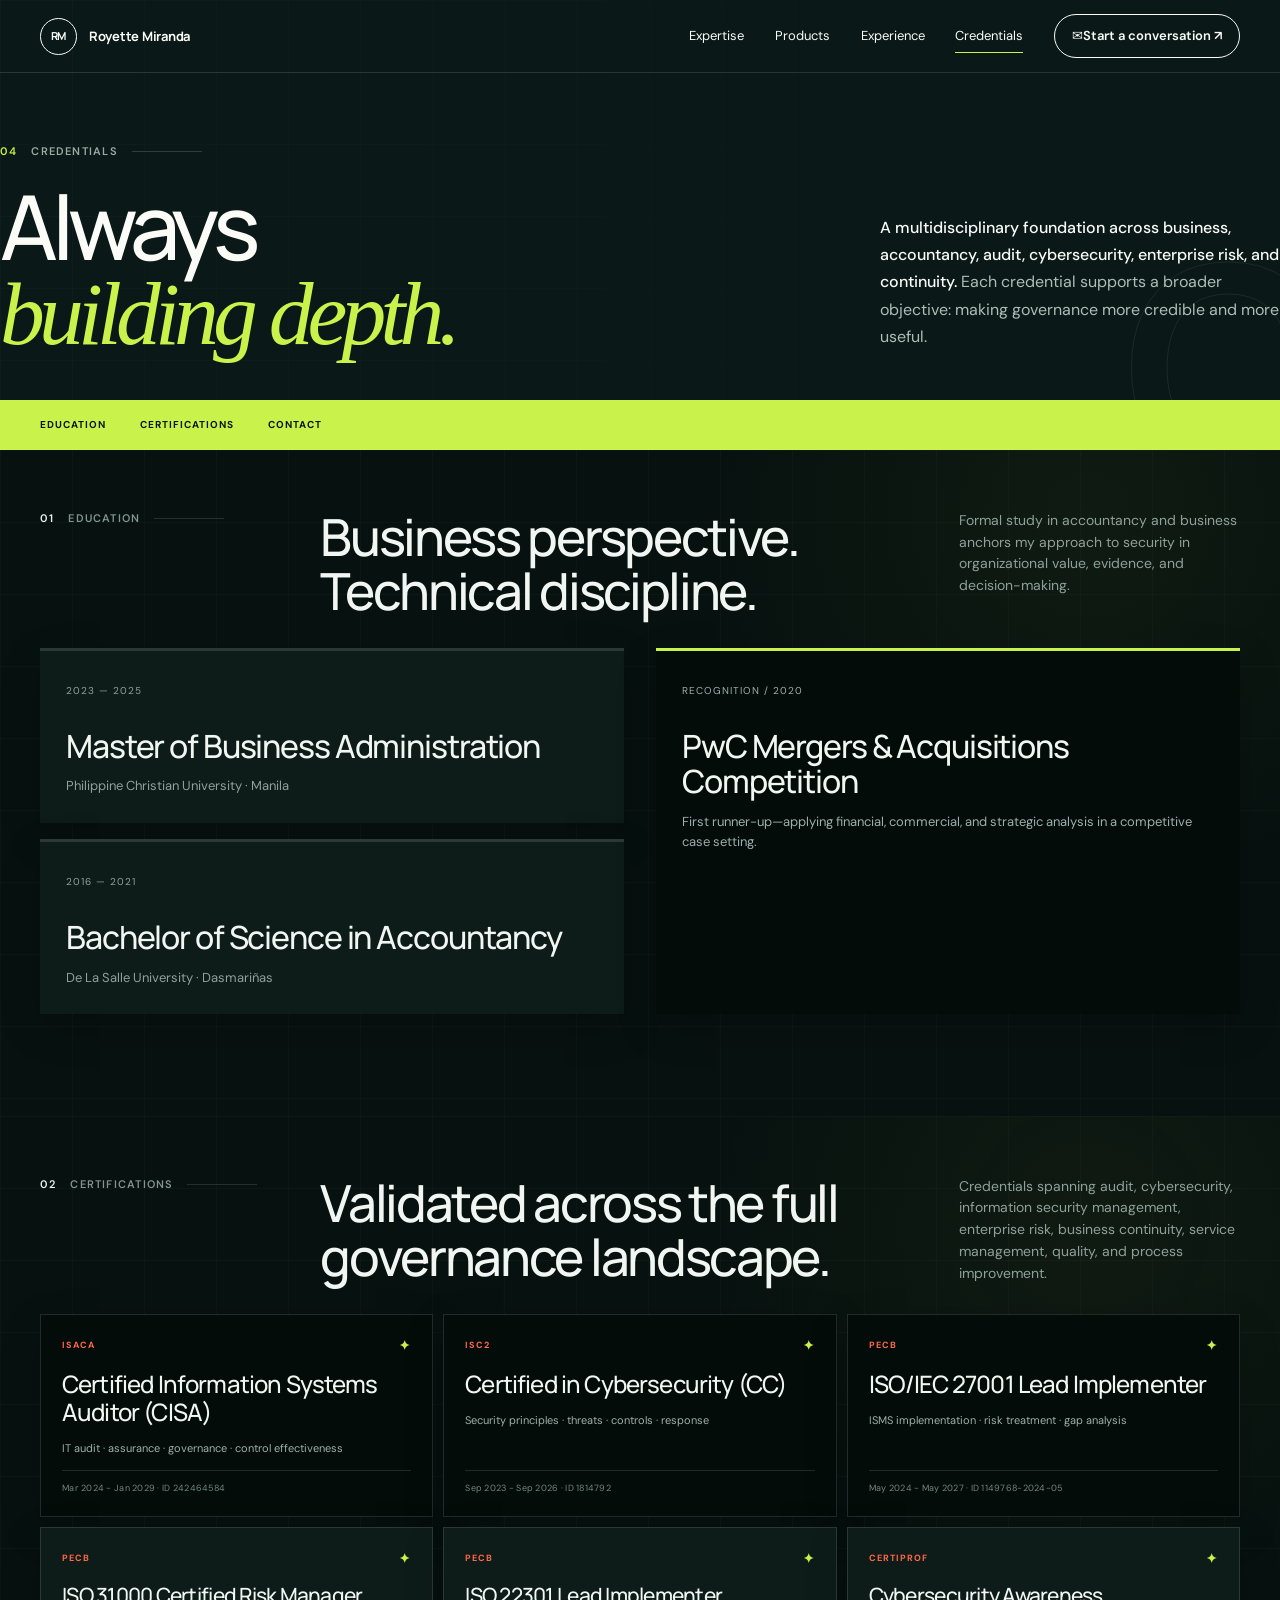
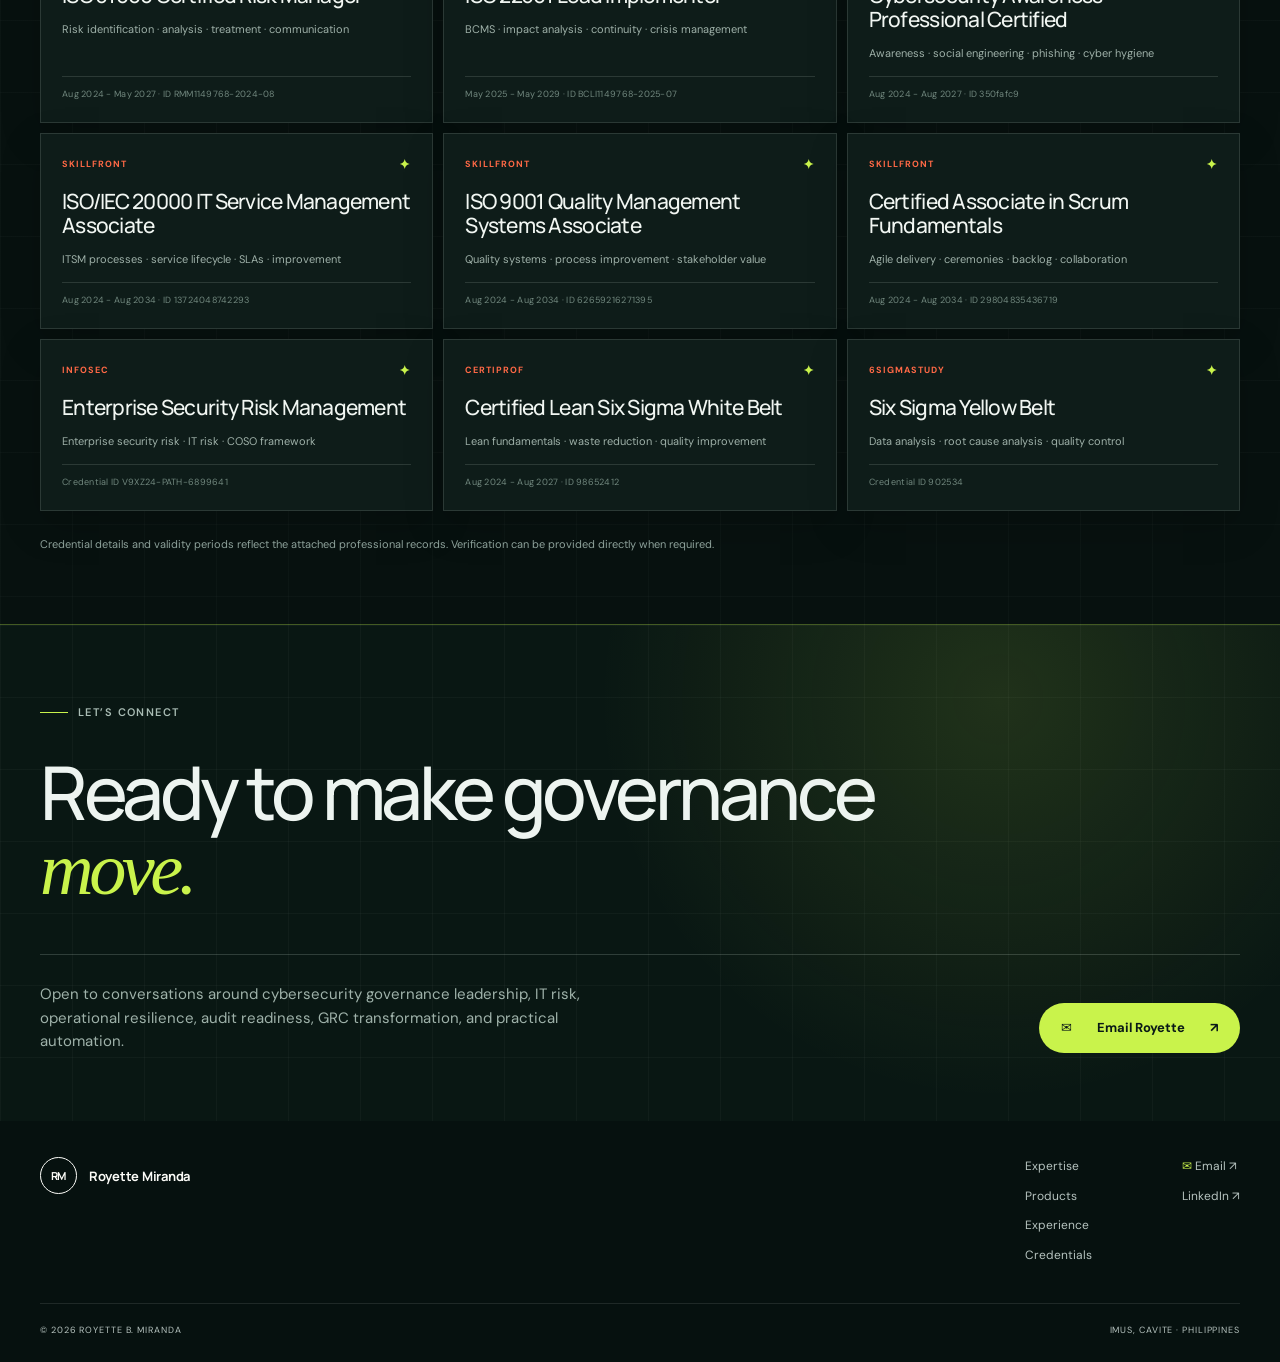
==== commit 15f3cfb5: "Fix cached styling and reduce portfolio scale" ====
--- a/credentials/index.html
+++ b/credentials/index.html
@@ -11,8 +11,8 @@
   <meta property="og:image" content="../assets/og.png">
   <meta name="twitter:card" content="summary_large_image">
   <title>Credentials — Royette B. Miranda</title>
-  <link rel="stylesheet" href="../assets/styles.css">
-  <script src="../assets/site.js" defer></script>
+  <link rel="stylesheet" href="../assets/styles.css?v=20260822-2">
+  <script src="../assets/site.js?v=20260822-2" defer></script>
 </head>
 <body>
   <a class="skip-link" href="#main">Skip to content</a>
--- a/assets/styles.css
+++ b/assets/styles.css
@@ -628,3 +628,30 @@
   .education-card { padding: 22px; }
   .next-page { padding-block: 44px; }
 }
+
+/* Final desktop scale balance */
+:root { --shell: min(1200px, calc(100vw - 48px)); }
+.hero { min-height: 600px; padding-top: 96px; }
+.hero-layout { grid-template-columns: minmax(0, 1.65fr) minmax(280px, .35fr); gap: 54px; }
+.profile-panel { width: 100%; max-width: 320px; min-height: 350px; justify-self: end; padding: 15px; }
+.portrait-stage { min-height: 218px; margin-block: 10px; }
+.profile-photo { object-position: center 22%; }
+.profile-topline { font-size: 8px; }
+.profile-meta { gap: 12px; padding-top: 12px; }
+.profile-meta p { max-width: 145px; font-size: 10px; }
+.profile-meta li { padding: 4px 6px; font-size: 7px; }
+.capability-rail { margin-top: 26px; }
+.page-hero { min-height: 400px; padding-top: 100px; }
+
+@media (max-width: 980px) {
+  :root { --shell: min(100% - 36px, 900px); }
+  .hero-layout { grid-template-columns: 1fr; }
+  .profile-panel { max-width: 320px; min-height: 350px; justify-self: start; }
+}
+
+@media (max-width: 760px) {
+  :root { --shell: calc(100% - 28px); }
+  .hero { min-height: auto; padding-top: 96px; }
+  .profile-panel { width: 100%; max-width: 320px; min-height: 340px; }
+  .page-hero { min-height: 410px; padding-top: 100px; }
+}
